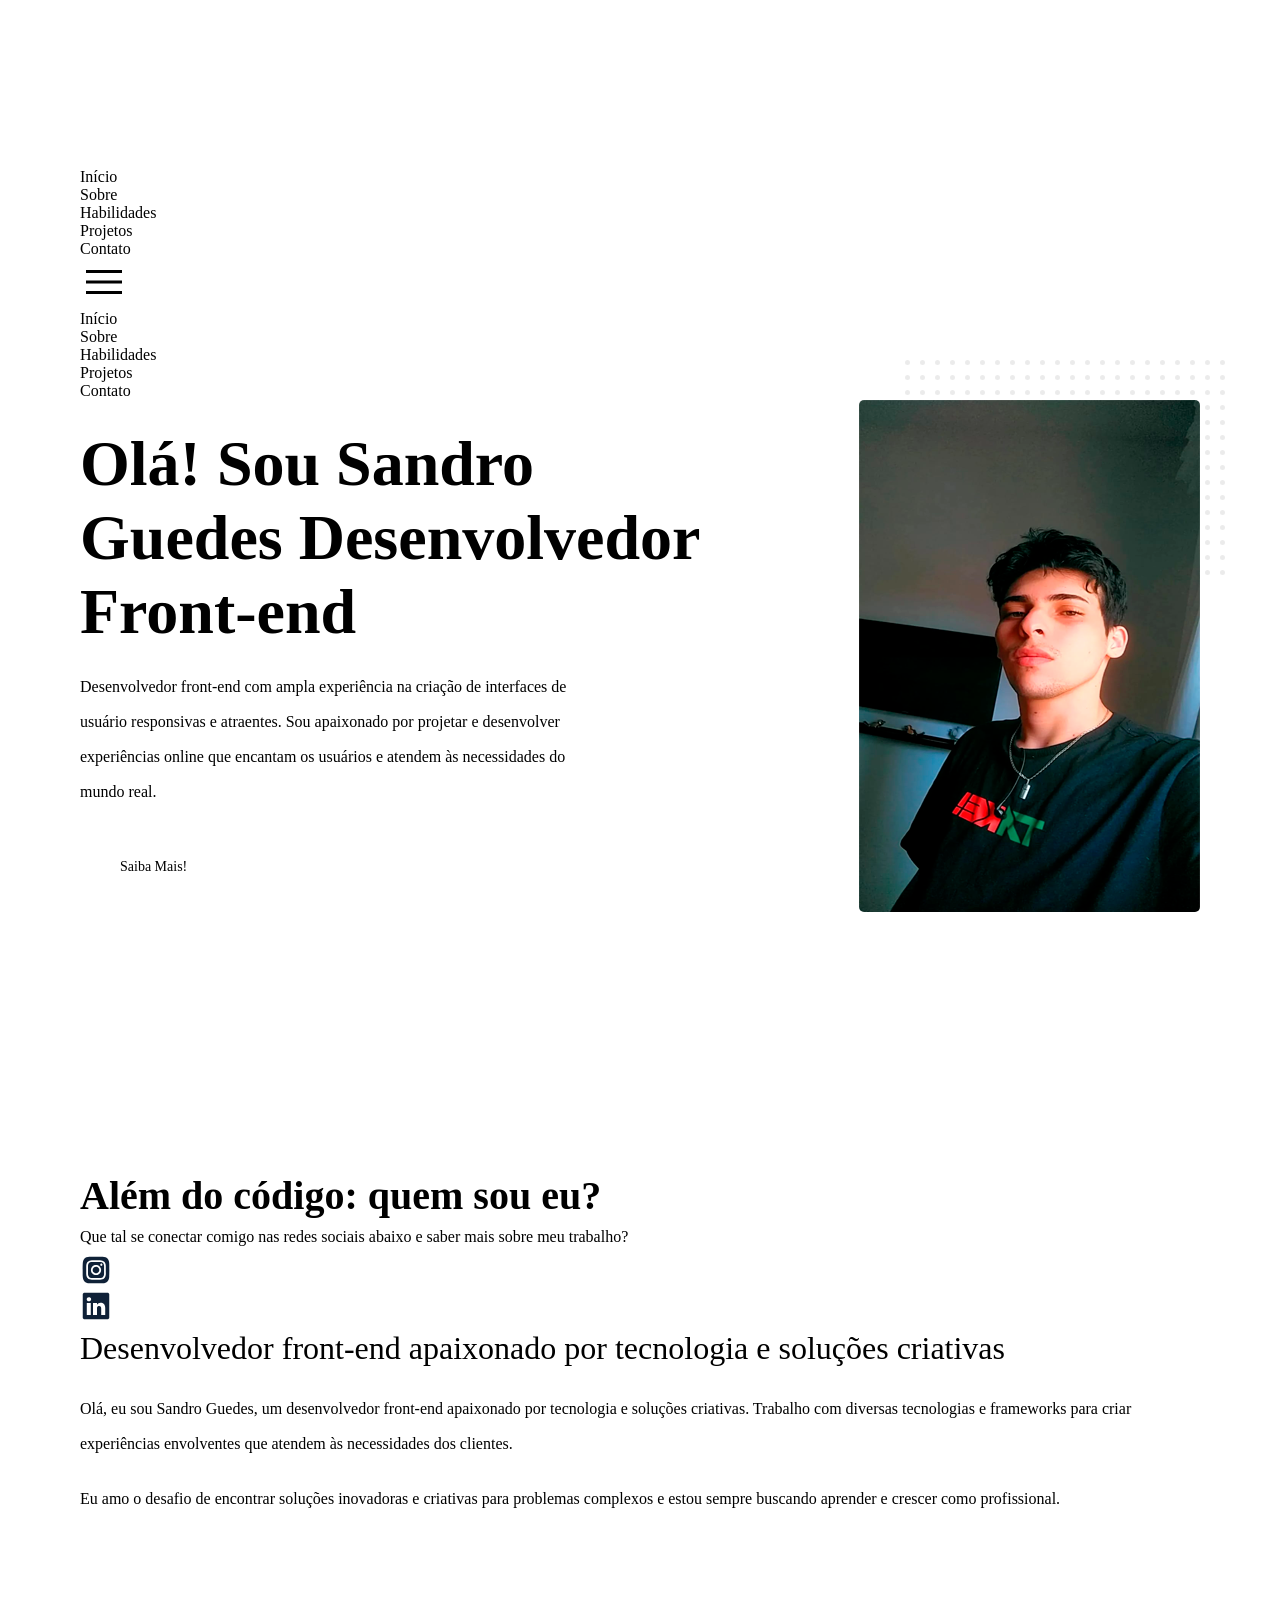
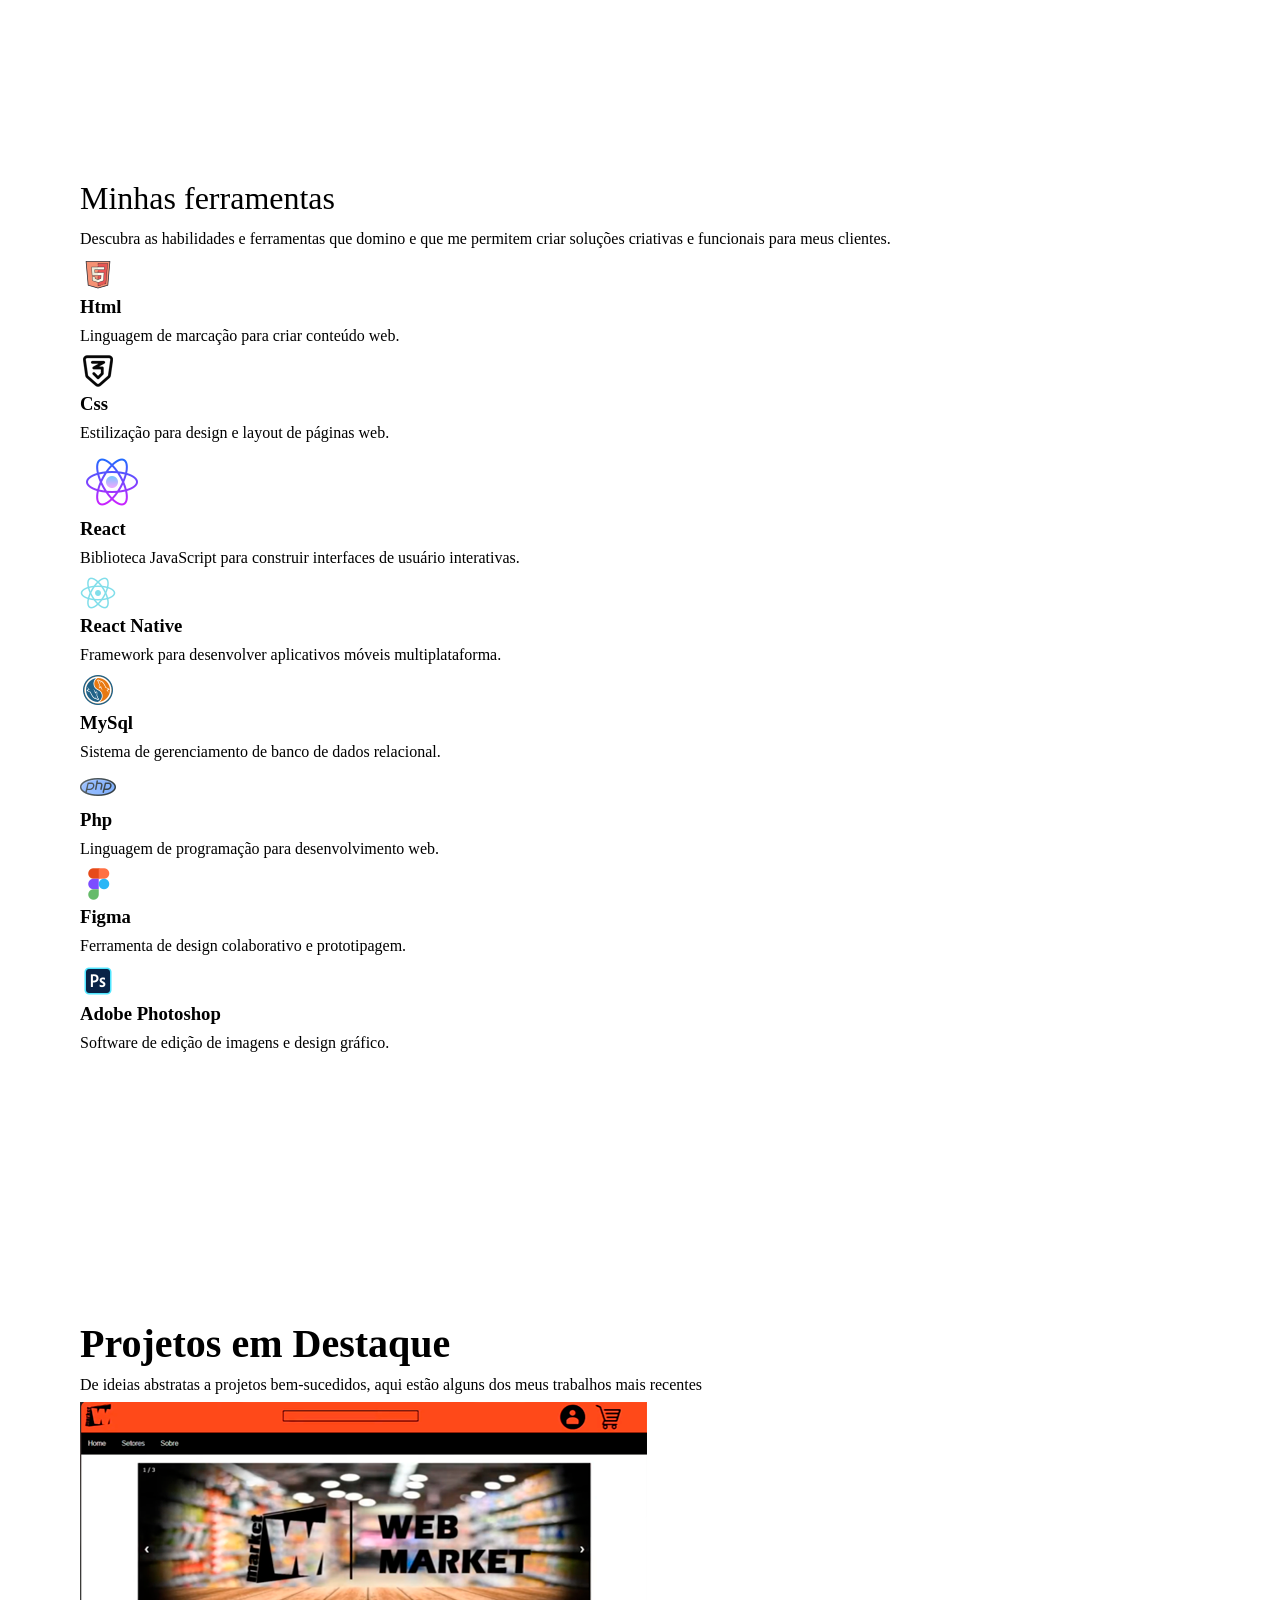
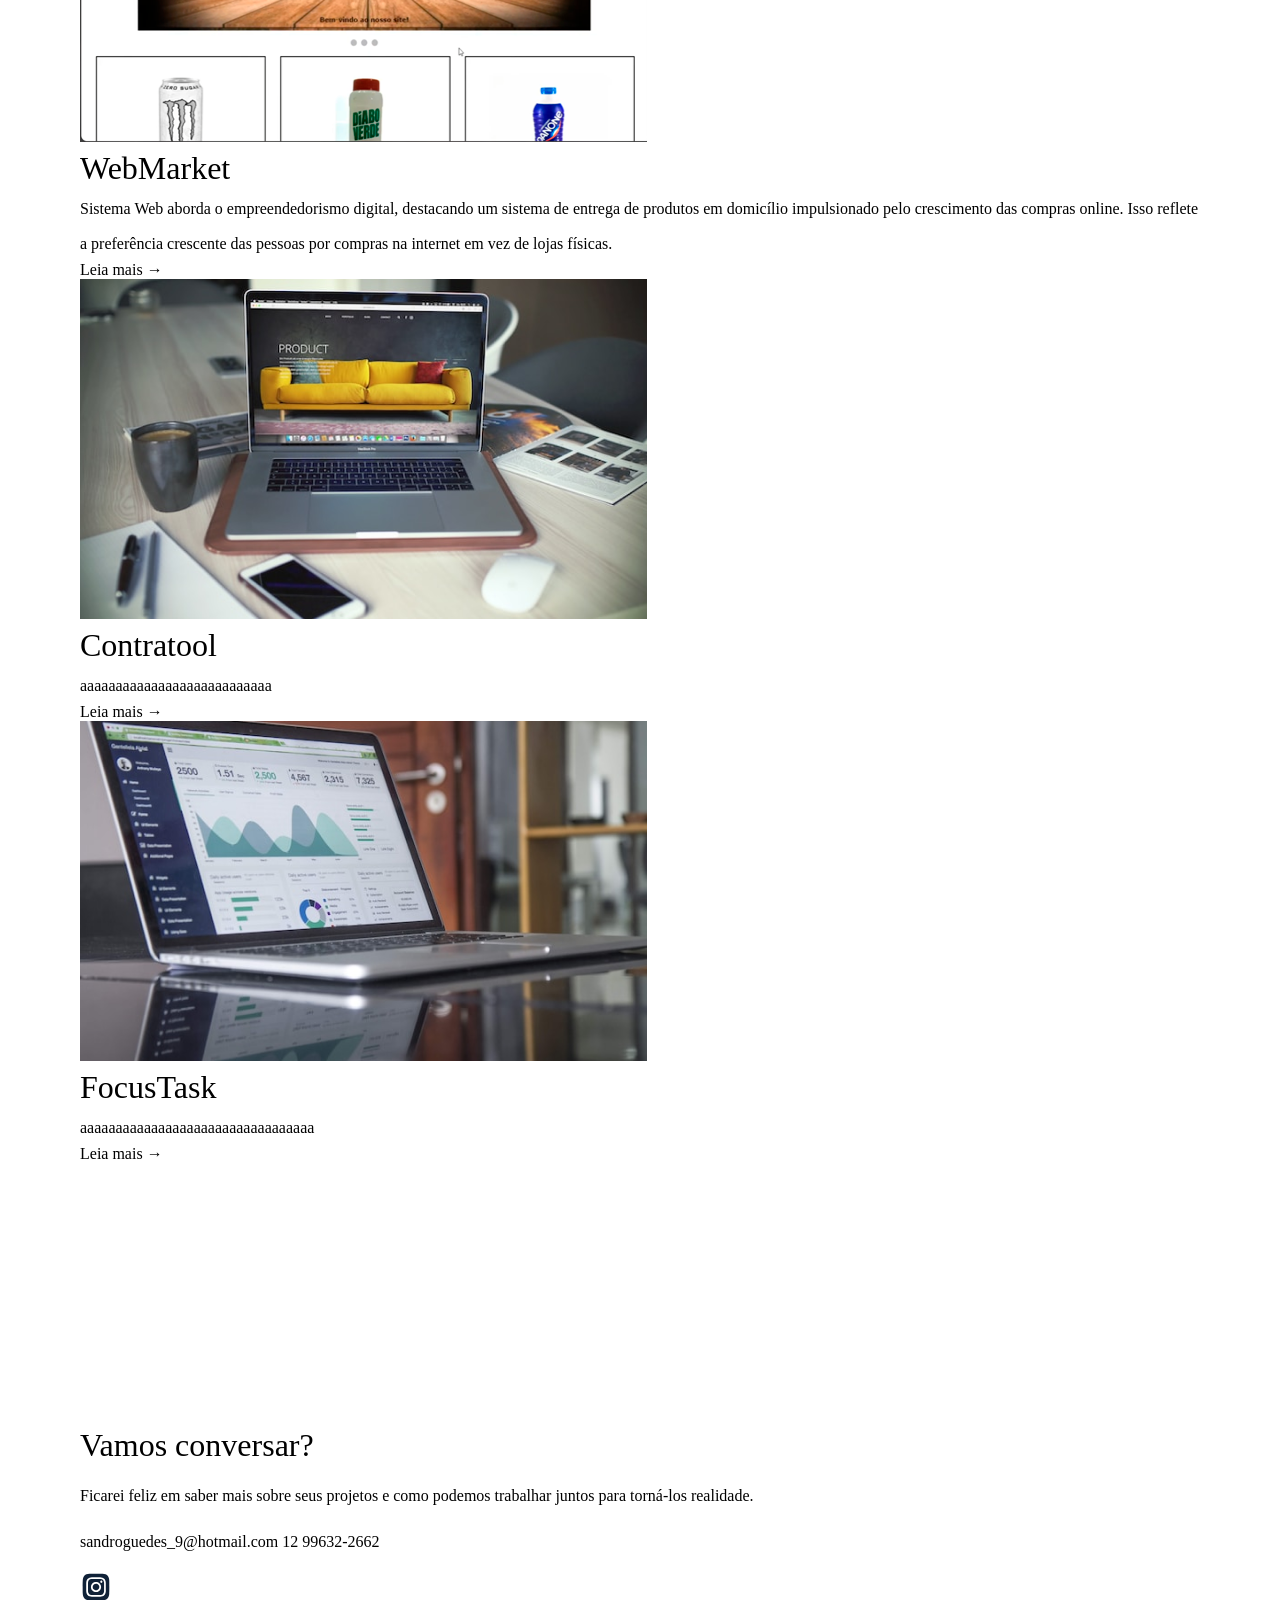
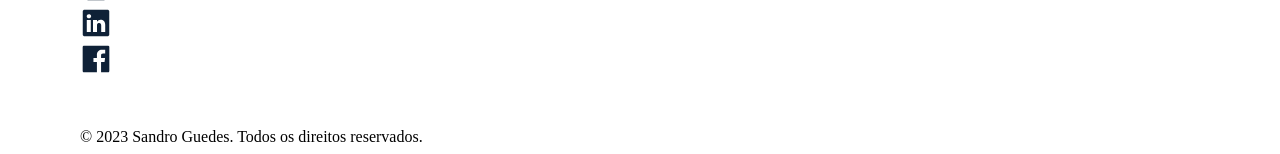
==== index.html @ 050fabb0 "target="_blank"" ====
<!DOCTYPE html>
<html lang="pt-BR">
  <head>
    <!-- Meta tags -->
    <meta charset="UTF-8" />
    <meta http-equiv="X-UA-Compatible" content="IE=edge" />
    <meta name="viewport" content="width=device-width, initial-scale=1.0" />
    <!-- title -->
    <title>Sandro Guedes</title>
    <!-- CSS -->
    <link rel="stylesheet" href="css/extends.css" />
    <!-- Fonts -->
    <link rel="preconnect" href="https://fonts.googleapis.com" />
    <link rel="preconnect" href="https://fonts.gstatic.com" crossorigin />
    <link
      href="https://fonts.googleapis.com/css2?family=DM+Sans:wght@400;500;700&display=swap"
      rel="stylesheet"
    />
  </head>
  <body>
    <!-- navbar -->
    <nav class="navbar">
      <div class="navbar__content max-width mb-0">
        <a href="/">
          <img src="assets/logo.svg" alt="" />
        </a>
        <ul class="navbar__links">
          <li><a href="#header">Início</a></li>
          <li><a href="#about">Sobre</a></li>
          <li><a href="#skills">Habilidades</a></li>
          <li><a href="#projects">Projetos</a></li>
          <li><a href="#footer">Contato</a></li>
        </ul>
        <div class="navbar__mobile">
          <img src="assets/menu.svg" alt="menu" class="burguer" />
          <ul class="mobile__links">
            <li><a href="#header">Início</a></li>
            <li><a href="#about">Sobre</a></li>
            <li><a href="#skills">Habilidades</a></li>
            <li><a href="#projects">Projetos</a></li>
            <li><a href="#footer">Contato</a></li>
          </ul>
        </div>
      </div>
    </nav>

    <!-- header -->
    <header id="header" class="max-width">
      <div class="header__left">
        <h1>Olá! Sou Sandro Guedes Desenvolvedor Front-end</h1>
        <p>
          Desenvolvedor front-end com ampla experiência na criação 
          de interfaces de usuário responsivas e atraentes. Sou 
          apaixonado por projetar e desenvolver experiências 
          online que encantam 
          os usuários e atendem às necessidades do mundo real.
        </p>
        <a href="#about" class="btn btn-primary">Saiba Mais!</a>
      </div>
      <div class="header__right">
        <div class="header__image">
          <img src="assets/sandro.png" alt="Sandro" class="Sandro" />
          <img src="assets/abstract.svg" alt="background" class="background" />
        </div>
      </div>
    </header>

    <!-- Sobre -->
    <section id="about" class="about max-width">
      <div class="about__left">
        <h2 class="secondary-title">Além do código: quem sou eu?</h2>
        <p>
          Que tal se conectar comigo nas redes sociais abaixo e saber mais sobre
          meu trabalho?
        </p>
        <ul>
          <li>
            <a href="https://www.instagram.com/sandrohenr1/" target="_blank"><img src="assets/instagram.svg" alt="Instagram" /></a>
          </li>
          <li>
            <a href="https://www.linkedin.com/in/sandro-guedes-567302214/" target="_blank"><img src="assets/linkedin.svg" alt="Linkedin"  /></a>
          </li>

        </ul>
      </div>
      <div class="about__right">
        <h3 class="tertiary-title mb-m">
          Desenvolvedor front-end apaixonado por tecnologia e soluções criativas
        </h3>
        <p>
          Olá, eu sou Sandro Guedes, um desenvolvedor front-end apaixonado
           por tecnologia e soluções criativas. Trabalho com diversas tecnologias
            e frameworks para criar experiências envolventes que atendem às necessidades dos clientes.
        </p>
        <p>
          Eu amo o desafio de encontrar soluções inovadoras e criativas para
          problemas complexos e estou sempre buscando aprender e crescer como
          profissional.
        </p>
      </div>
    </section>

    <!-- habilidades -->
    <section id="skills" class="skills">
      <div class="skills__content max-width">
        <h2 class="tertiary-title">Minhas ferramentas</h2>
        <p class="description">
          Descubra as habilidades e ferramentas que domino e que me permitem
          criar soluções criativas e funcionais para meus clientes.
        </p>
        <ul>
          <li class="skills__item">
            <div class="image-container">
              <img src="assets/html.png" alt="Desenvolvimento Web" />
            </div>
            <h3>Html</h3>
            <p>
              Linguagem de marcação para criar conteúdo web.
            </p>
          </li>
          <li class="skills__item">
            <div class="image-container">
              <img src="assets/Css.png" alt="Web Design" />
            </div>
            <h3>Css</h3>
            <p>
              Estilização para design e layout de páginas web.
            </p>
          </li>
          <li class="skills__item">
            <div class="image-container">
              <img src="assets/react.png" alt="UX/UI Design" />
            </div>
            <h3>React</h3>
            <p>
              Biblioteca JavaScript para construir interfaces de usuário interativas.
            </p>
          </li>
          <li class="skills__item">
            <div class="image-container">
              <img src="assets/native.png" alt="Gerenciamentos de versões" />
            </div>
            <h3>React Native</h3>
            <p>
              Framework para desenvolver aplicativos móveis multiplataforma.
            </p>
          </li>
          <li class="skills__item">
            <div class="image-container">
              <img src="assets/icons8-mysql-36.png" alt="Gerenciamentos de versões" />
            </div>
            <h3>MySql</h3>
            <p>
              Sistema de gerenciamento de banco de dados relacional.
            </p>
          </li>
          <li class="skills__item">
            <div class="image-container">
              <img src="assets/icons8-php-36.png" alt="Gerenciamentos de versões" />
            </div>
            <h3>Php</h3>
            <p>
              Linguagem de programação para desenvolvimento web.
            </p>
          </li>
          <li class="skills__item">
            <div class="image-container">
              <img src="assets/icons8-figma-36.png" alt="Gerenciamentos de versões" />
            </div>
            <h3>Figma</h3>
            <p>
              Ferramenta de design colaborativo e prototipagem.
            </p>
          </li>
          <li class="skills__item">
            <div class="image-container">
              <img src="assets/icons8-photoshop-36.png" alt="Gerenciamentos de versões" />
            </div>
            <h3>Adobe Photoshop</h3>
            <p>
              Software de edição de imagens e design gráfico.
            </p>
          </li>
        </ul>
      </div>
    </section>

    <!-- Projetos -->
    <section id="projects" class="projects max-width">
      <div class="projects__content">
        <h2 class="secondary-title">Projetos em Destaque</h2>
        <p>
          De ideias abstratas a projetos bem-sucedidos, aqui estão alguns dos
          meus trabalhos mais recentes
        </p>
      </div>
      <ul>
        <li>
          <div class="image">
            <img src="assets/wm.png" alt="Gerenciamento de tarefas" />
          </div>
          <div class="projects__info">
            <h3 class="tertiary-title">
              WebMarket
            </h3>
            <p>
              Sistema Web aborda o empreendedorismo digital, destacando um sistema de entrega de
               produtos em domicílio impulsionado pelo crescimento das compras online. 
               Isso reflete a preferência crescente das pessoas por compras na internet em vez 
               de lojas físicas.
            </p>
            <a href="#">Leia mais &rarr;</a>
          </div>
        </li>
        <li class="projects__reversed-list">
          <div class="image">
            <img src="assets/ecommerce.png" alt="ecommerce" />
          </div>
          <div class="projects__info">
            <h3 class="tertiary-title">
              Contratool
            </h3>
            <p>
              aaaaaaaaaaaaaaaaaaaaaaaaaaa
            </p>
            <a href="#">Leia mais &rarr;</a>
          </div>
        </li>
        <li>
          <div class="image">
            <img src="assets/delivery.png" alt="delivery" />
          </div>
          <div class="projects__info">
            <h3 class="tertiary-title">
              FocusTask
            </h3>
            <p>
              aaaaaaaaaaaaaaaaaaaaaaaaaaaaaaaaa
            </p>
            <a href="#">Leia mais &rarr;</a>
          </div>
        </li>
      </ul>
    </section>

    <!-- Footer -->
    <footer id="footer">
      <div class="footer__content max-width mb-0">
        <h2 class="tertiary-title mb-s">Vamos conversar?</h2>
        <p class="mb-m">
          Ficarei feliz em saber mais sobre seus projetos e como podemos
          trabalhar juntos para torná-los realidade.
        </p>
        <div class="footer__contact mb-m">
          <span class="mb-m">sandroguedes_9@hotmail.com</span>
          <span>12 99632-2662</span>
        </div>
        <ul class="mb-l">
          <li>
            <a href="#"><img src="assets/instagram.svg" alt="Instagram" /></a>
          </li>
          <li>
            <a href="#"><img src="assets/linkedin.svg" alt="Linkedin" /></a>
          </li>
          <li>
            <a href="#"><img src="assets/facebook.svg" alt="Facebook" /></a>
          </li>
        </ul>
        <p class="footer__copyright">
          © 2023 Sandro Guedes. Todos os direitos reservados.
        </p>
      </div>
    </footer>
    <!-- script -->
    <script src="scripts/index.js"></script>
  </body>
</html>
---- css/extends.css ----
@import './variables.css';
@import './globals.css';

@import './components/navbar.css';
@import './components/header.css';
@import './components/about.css';
@import './components/skills.css';
@import './components/projects.css';
@import './components/footer.css';
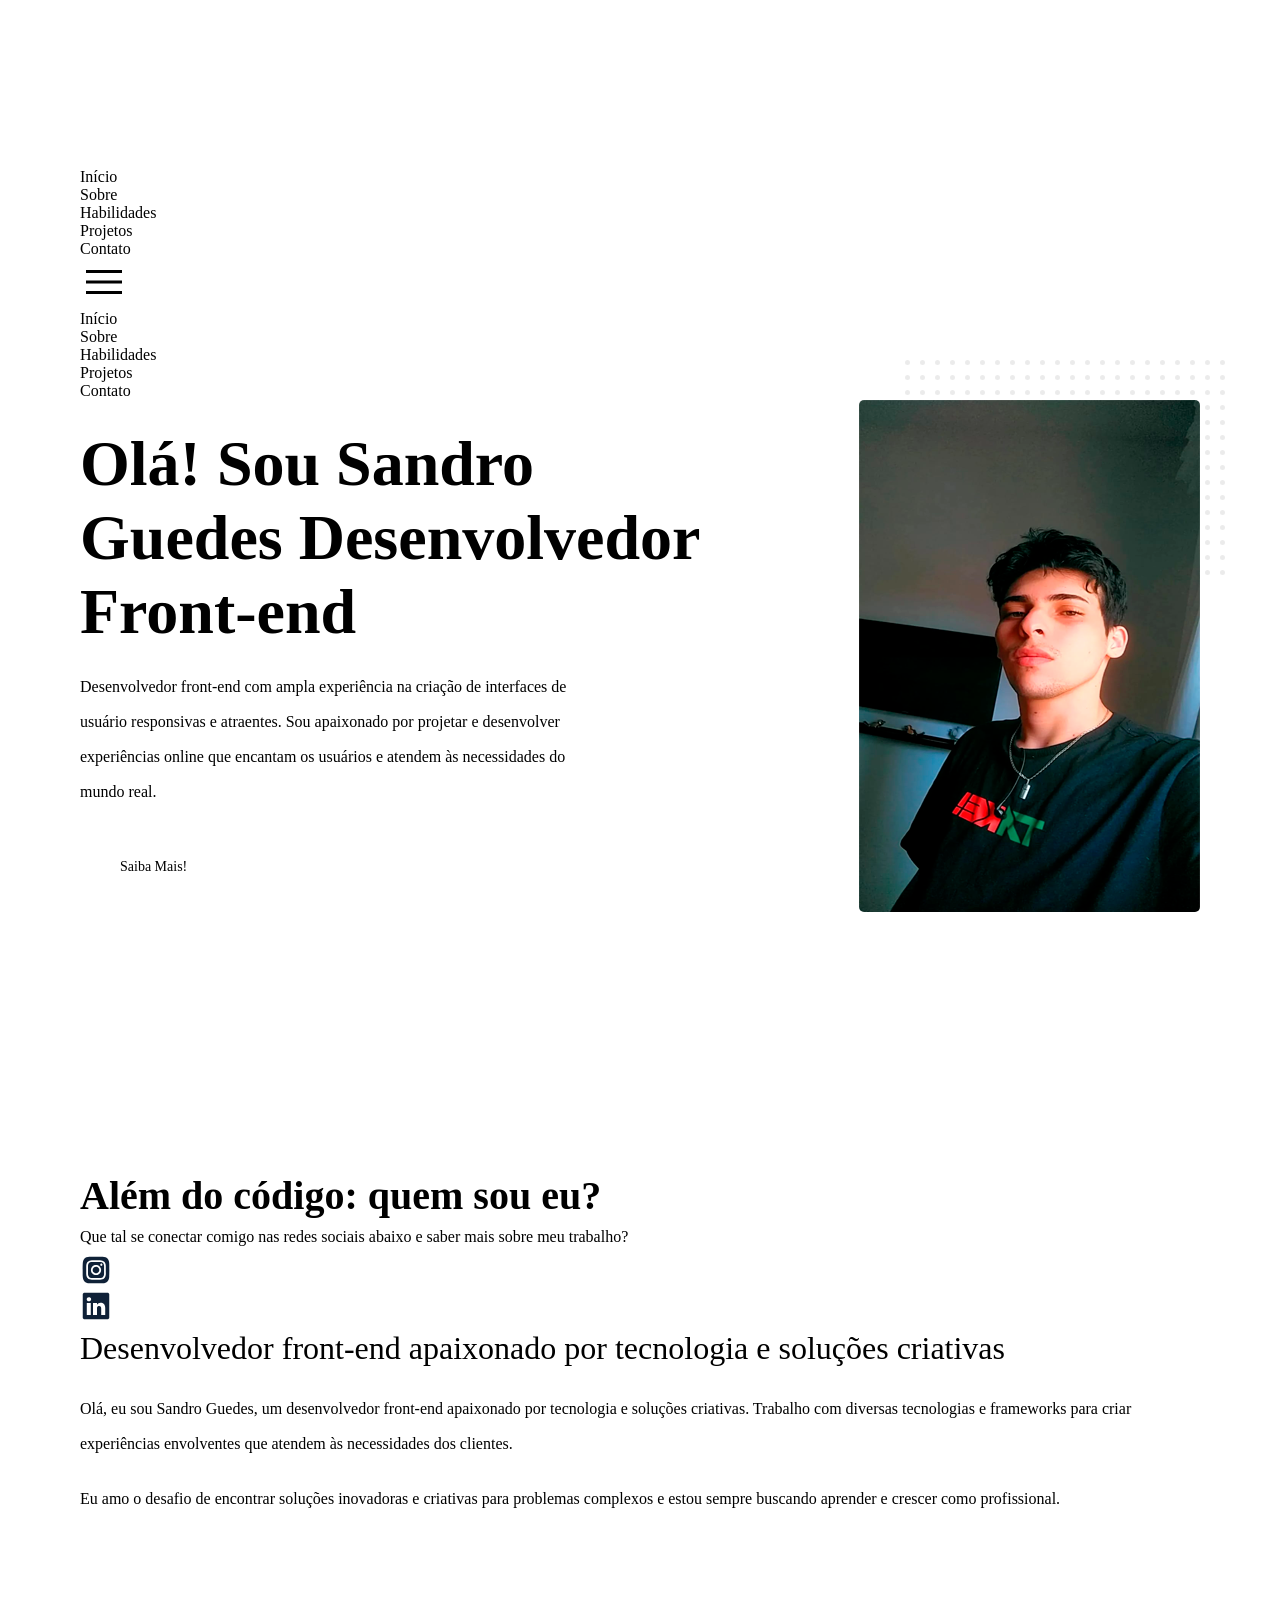
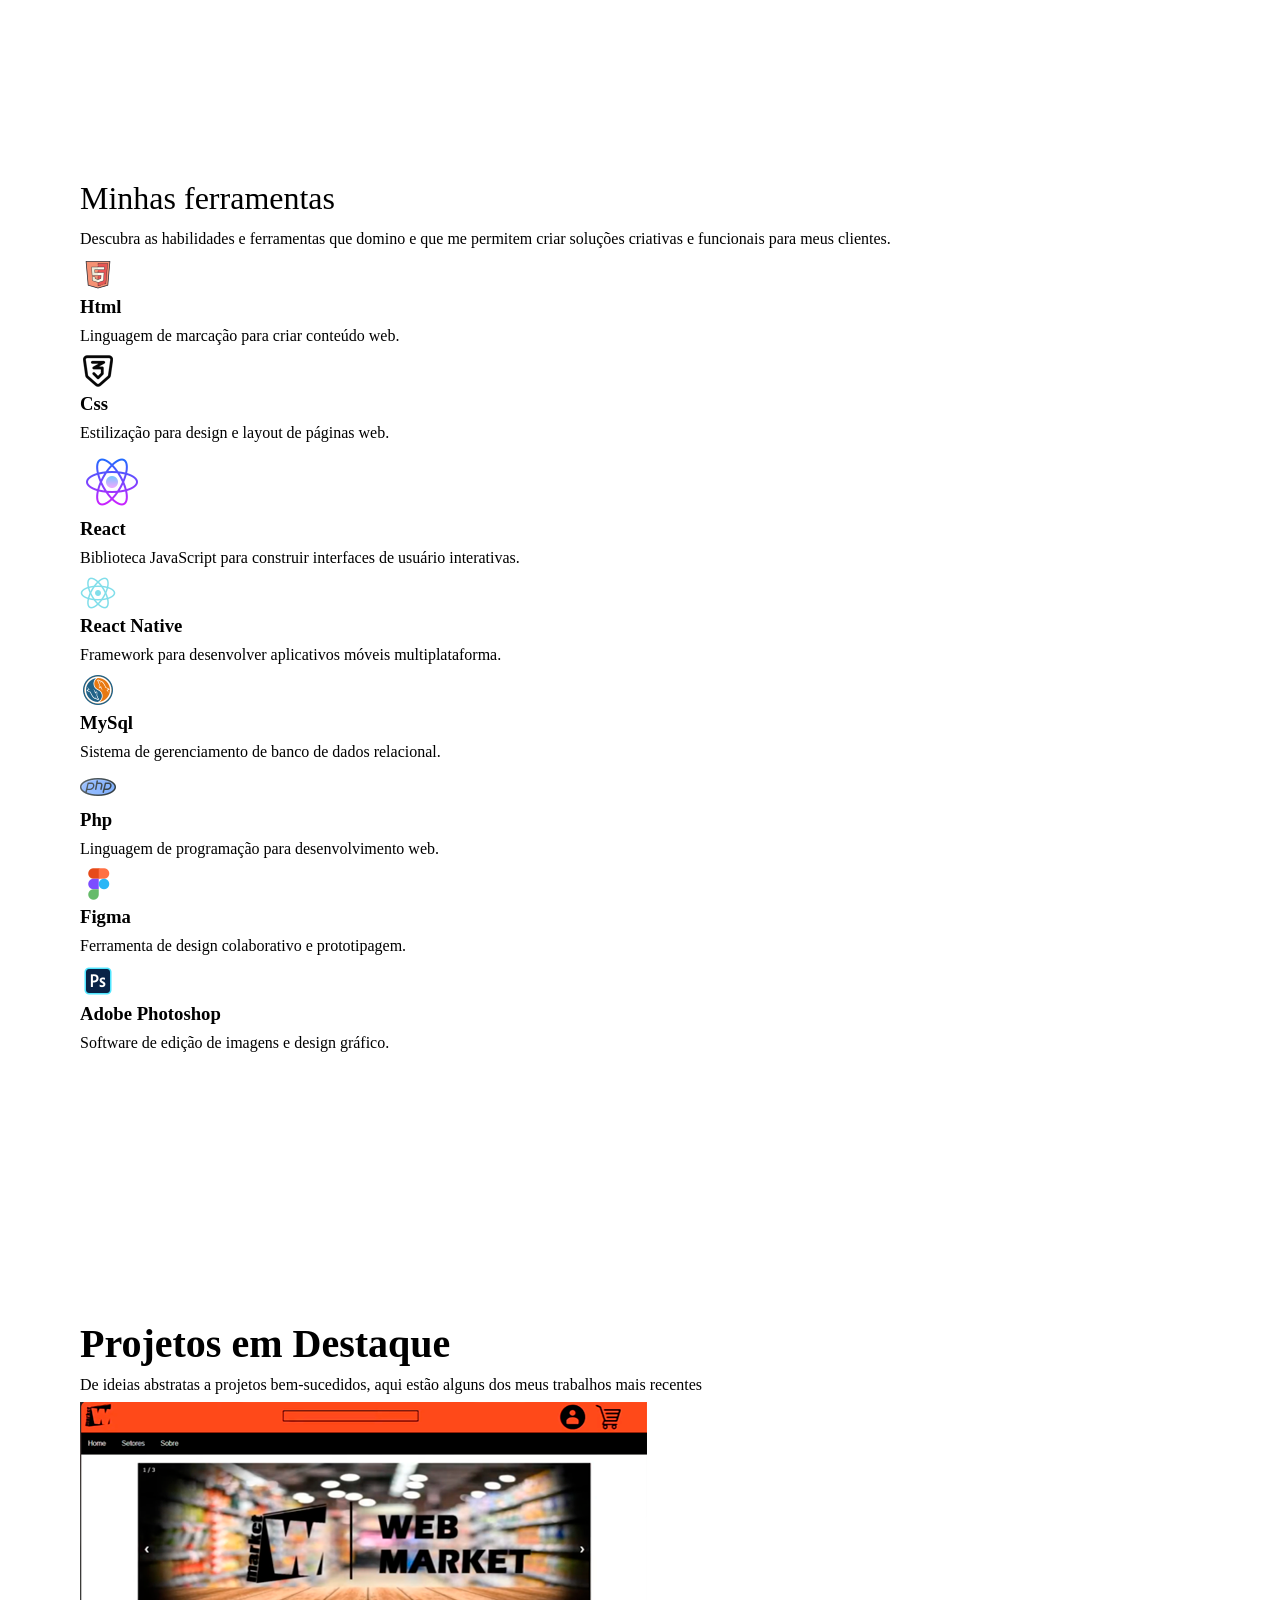
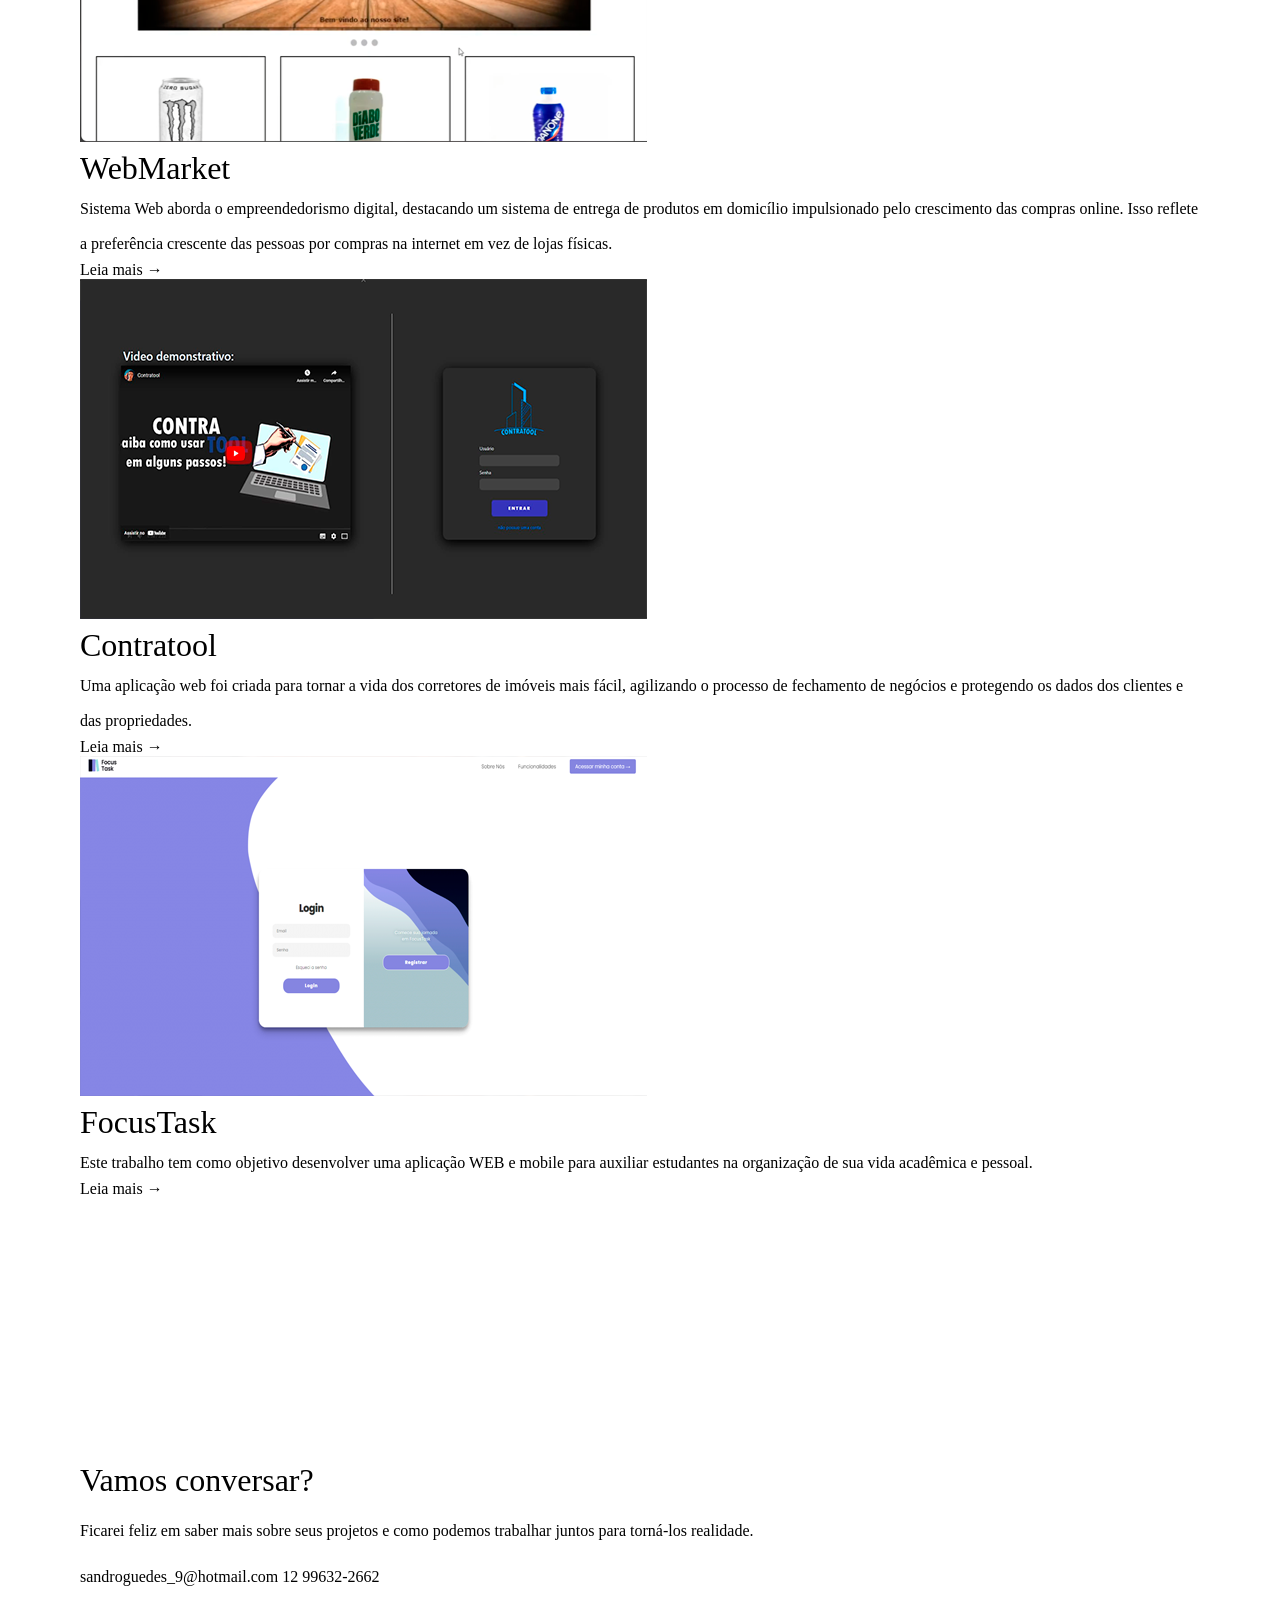
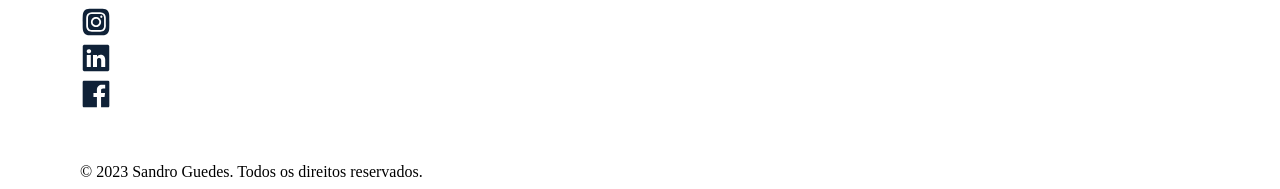
==== commit addd2aab: "new" ====
--- a/index.html
+++ b/index.html
@@ -209,35 +209,36 @@
                Isso reflete a preferência crescente das pessoas por compras na internet em vez 
                de lojas físicas.
             </p>
-            <a href="#">Leia mais &rarr;</a>
+            <a href="https://github.com/D3STEr01/WebMarket" target="_blank">Leia mais &rarr;</a>
           </div>
         </li>
         <li class="projects__reversed-list">
           <div class="image">
-            <img src="assets/ecommerce.png" alt="ecommerce" />
+            <img src="assets/contra.png" alt="ecommerce" />
           </div>
           <div class="projects__info">
             <h3 class="tertiary-title">
               Contratool
             </h3>
             <p>
-              aaaaaaaaaaaaaaaaaaaaaaaaaaa
-            </p>
-            <a href="#">Leia mais &rarr;</a>
+              Uma aplicação web foi criada para tornar a vida dos corretores de imóveis mais fácil, 
+              agilizando o processo de fechamento de negócios e protegendo os dados dos clientes e das propriedades.
+            </p>
+            <a href="https://github.com/D3STEr01/Contratool" target="_blank">Leia mais &rarr;</a>
           </div>
         </li>
         <li>
           <div class="image">
-            <img src="assets/delivery.png" alt="delivery" />
+            <img src="assets/fc.png" alt="delivery" />
           </div>
           <div class="projects__info">
             <h3 class="tertiary-title">
               FocusTask
             </h3>
             <p>
-              aaaaaaaaaaaaaaaaaaaaaaaaaaaaaaaaa
-            </p>
-            <a href="#">Leia mais &rarr;</a>
+              Este trabalho tem como objetivo desenvolver uma aplicação WEB e mobile para auxiliar estudantes na organização de sua vida acadêmica e pessoal.
+            </p>
+            <a href="https://github.com/lisaguiar/tcc" target="_blank">Leia mais &rarr;</a>
           </div>
         </li>
       </ul>
@@ -257,13 +258,13 @@
         </div>
         <ul class="mb-l">
           <li>
-            <a href="#"><img src="assets/instagram.svg" alt="Instagram" /></a>
-          </li>
-          <li>
-            <a href="#"><img src="assets/linkedin.svg" alt="Linkedin" /></a>
-          </li>
-          <li>
-            <a href="#"><img src="assets/facebook.svg" alt="Facebook" /></a>
+            <a href="#" target="_blank"><img src="assets/instagram.svg" alt="Instagram" /></a>
+          </li>
+          <li>
+            <a href="#" target="_blank"><img src="assets/linkedin.svg" alt="Linkedin" /></a>
+          </li>
+          <li>
+            <a href="#" target="_blank"><img src="assets/facebook.svg" alt="Facebook" /></a>
           </li>
         </ul>
         <p class="footer__copyright">
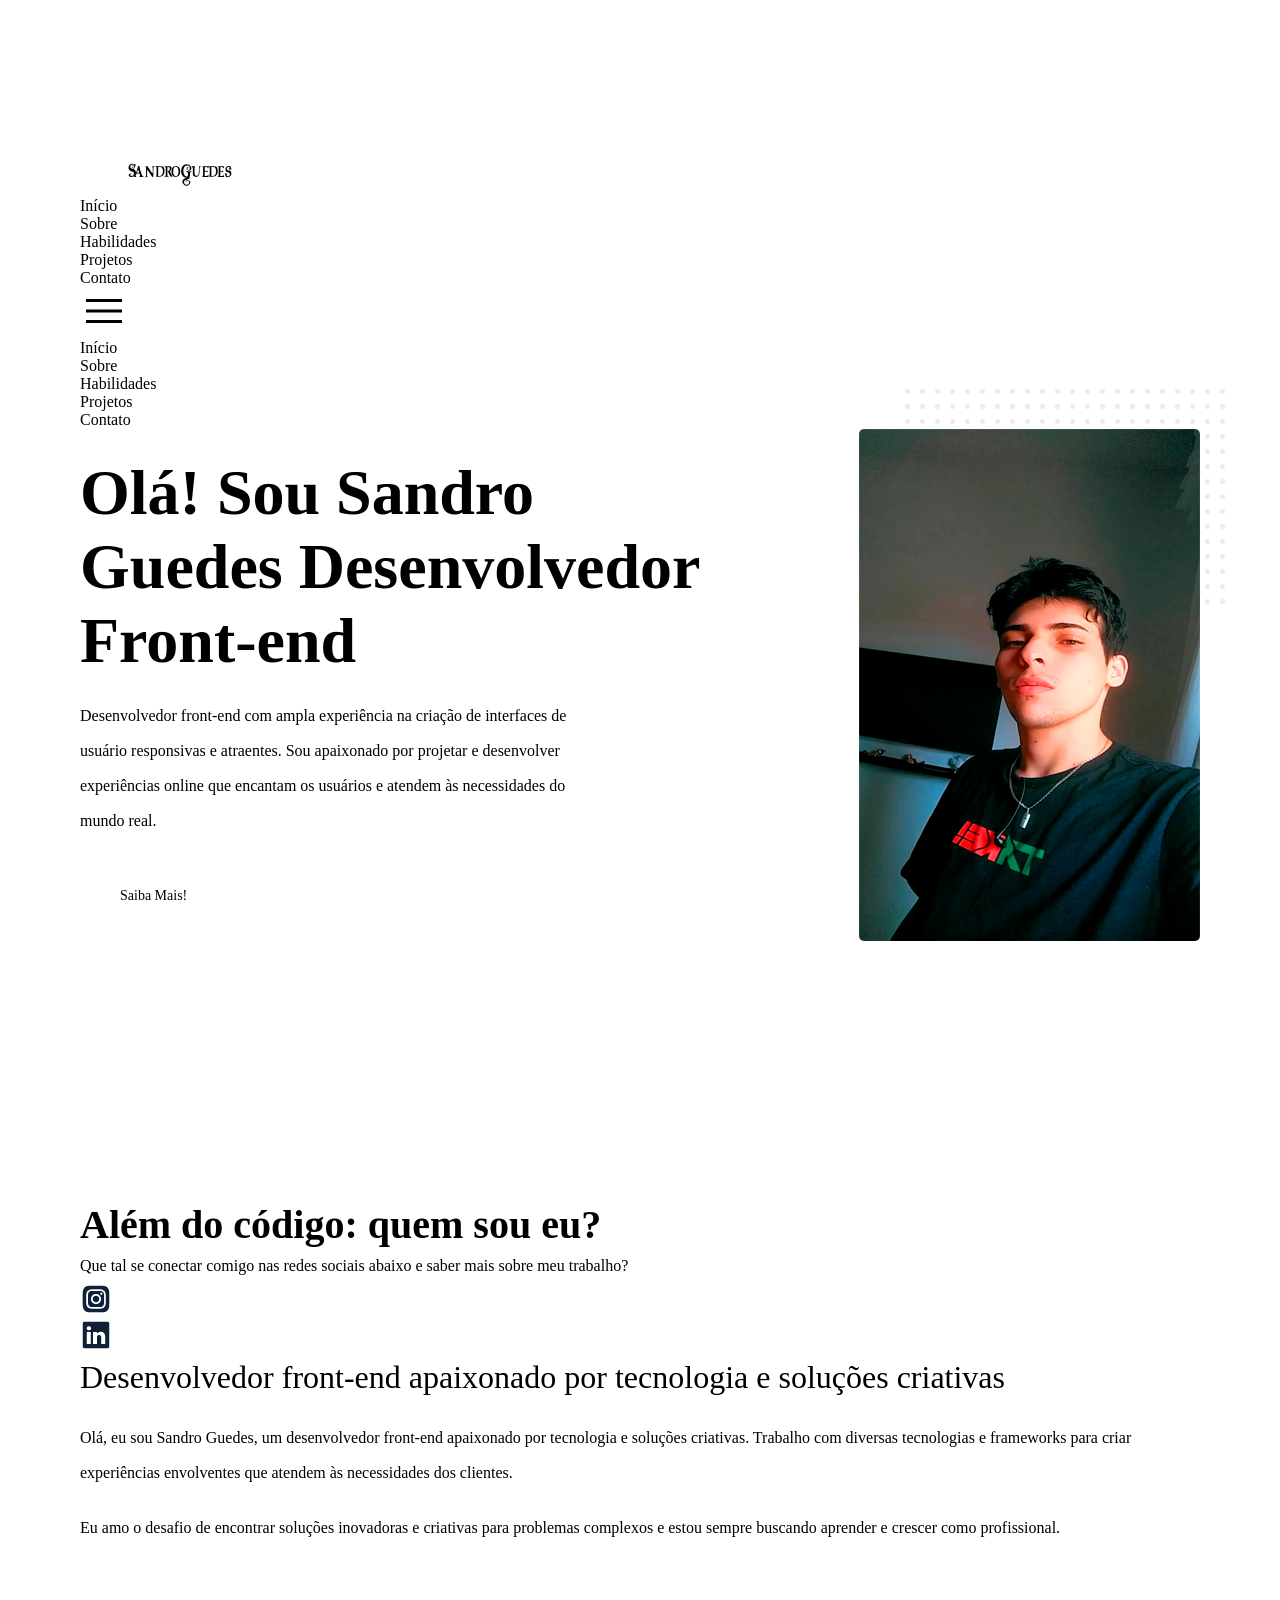
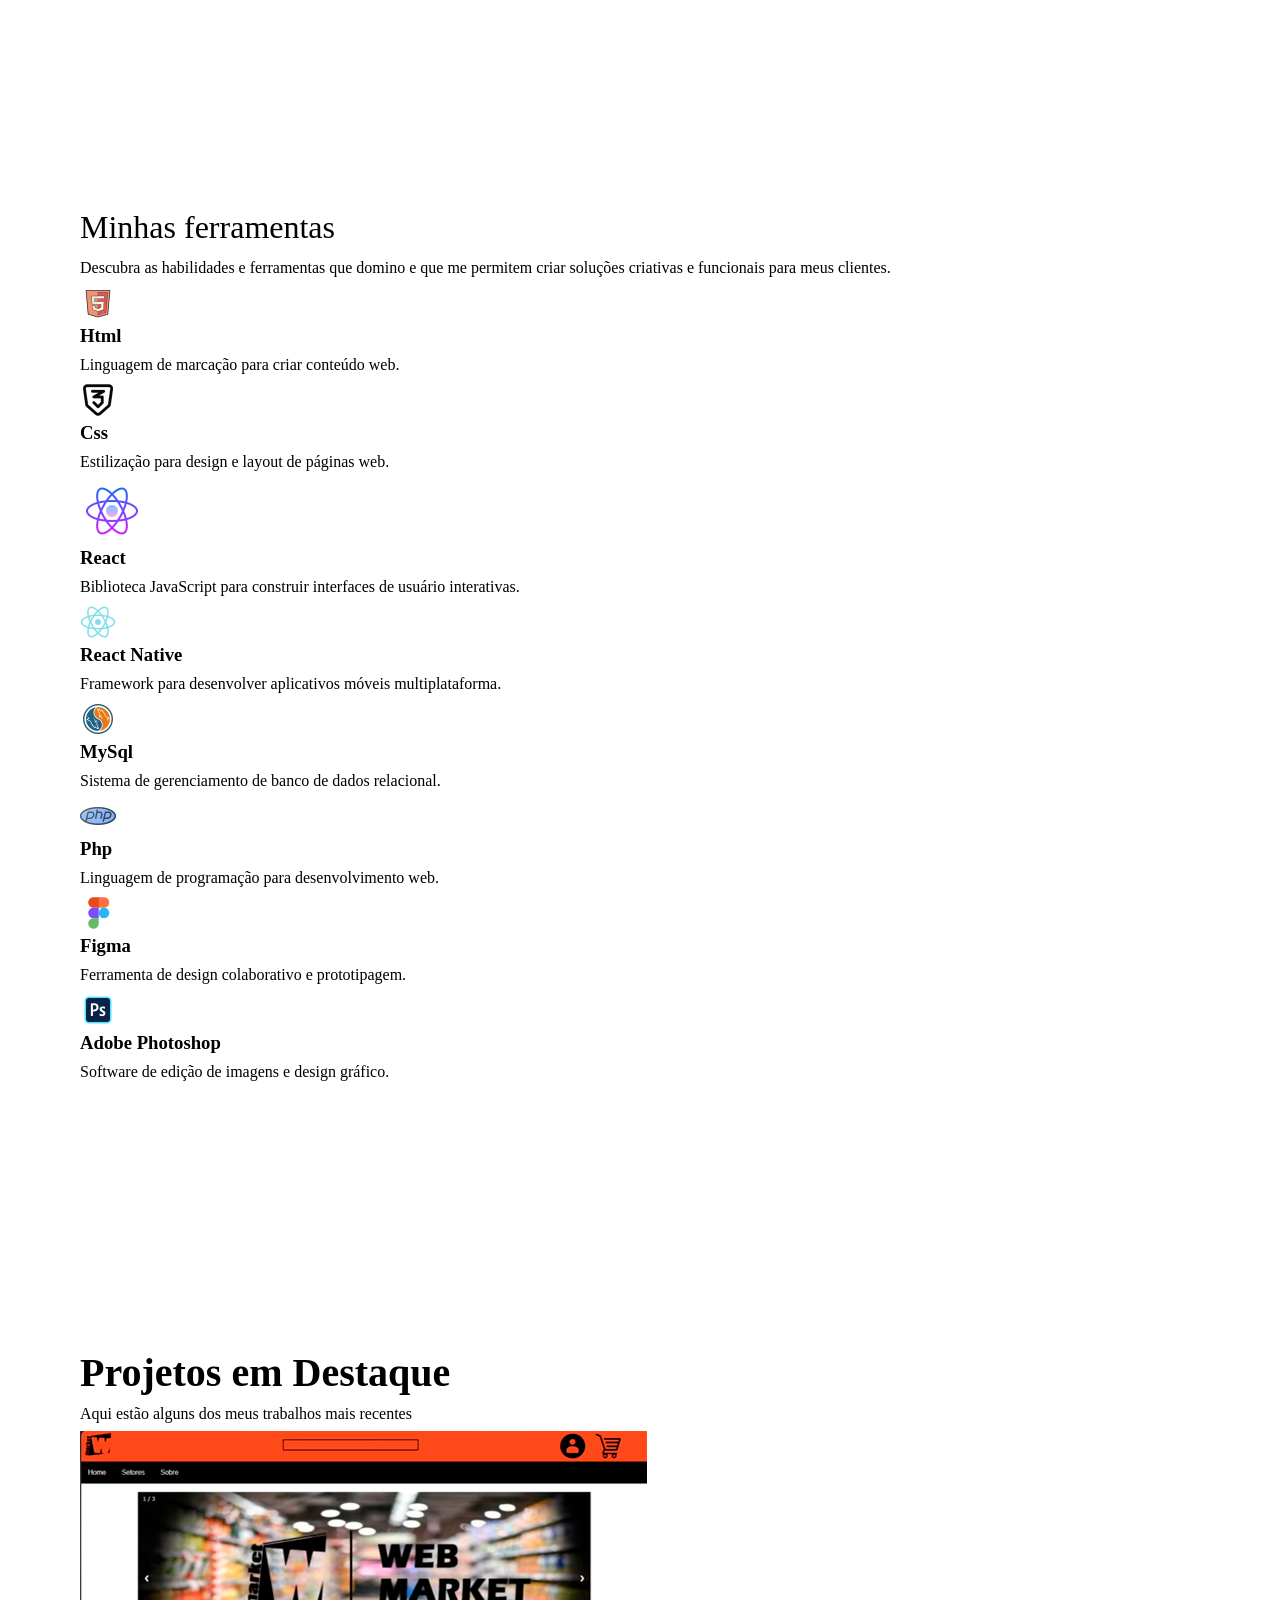
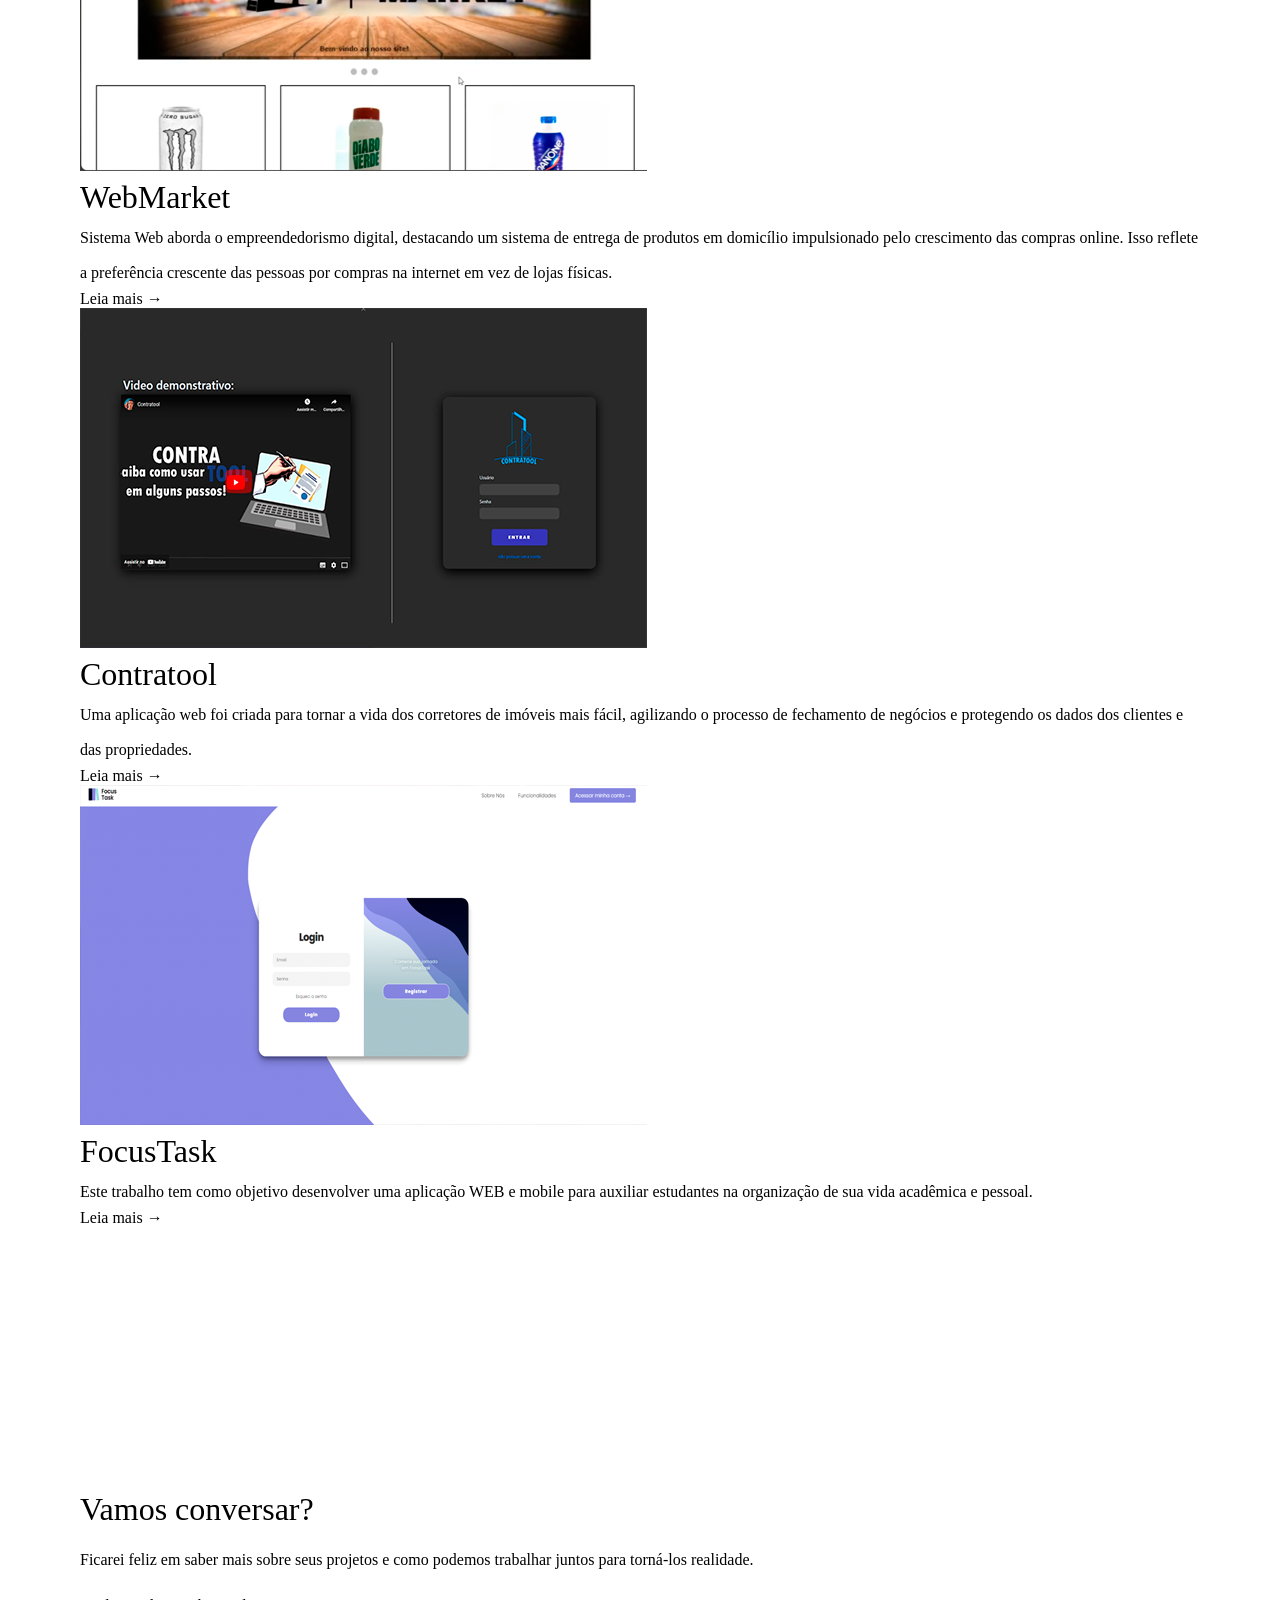
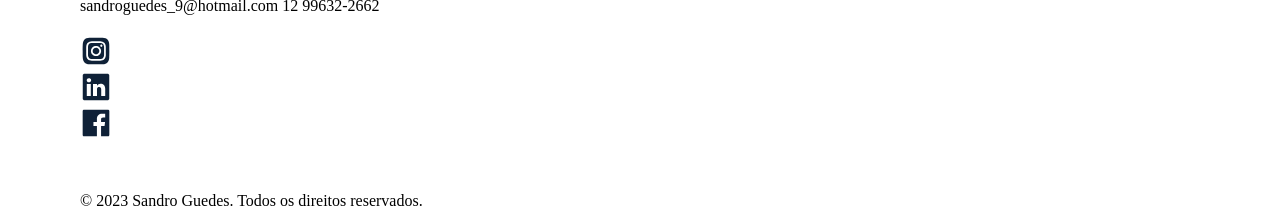
==== commit d960e550: "new" ====
--- a/index.html
+++ b/index.html
@@ -22,7 +22,7 @@
     <nav class="navbar">
       <div class="navbar__content max-width mb-0">
         <a href="/">
-          <img src="assets/logo.svg" alt="" />
+          <img src="assets/logo_nome.svg" alt="" />
         </a>
         <ul class="navbar__links">
           <li><a href="#header">Início</a></li>
@@ -190,7 +190,7 @@
       <div class="projects__content">
         <h2 class="secondary-title">Projetos em Destaque</h2>
         <p>
-          De ideias abstratas a projetos bem-sucedidos, aqui estão alguns dos
+           Aqui estão alguns dos
           meus trabalhos mais recentes
         </p>
       </div>
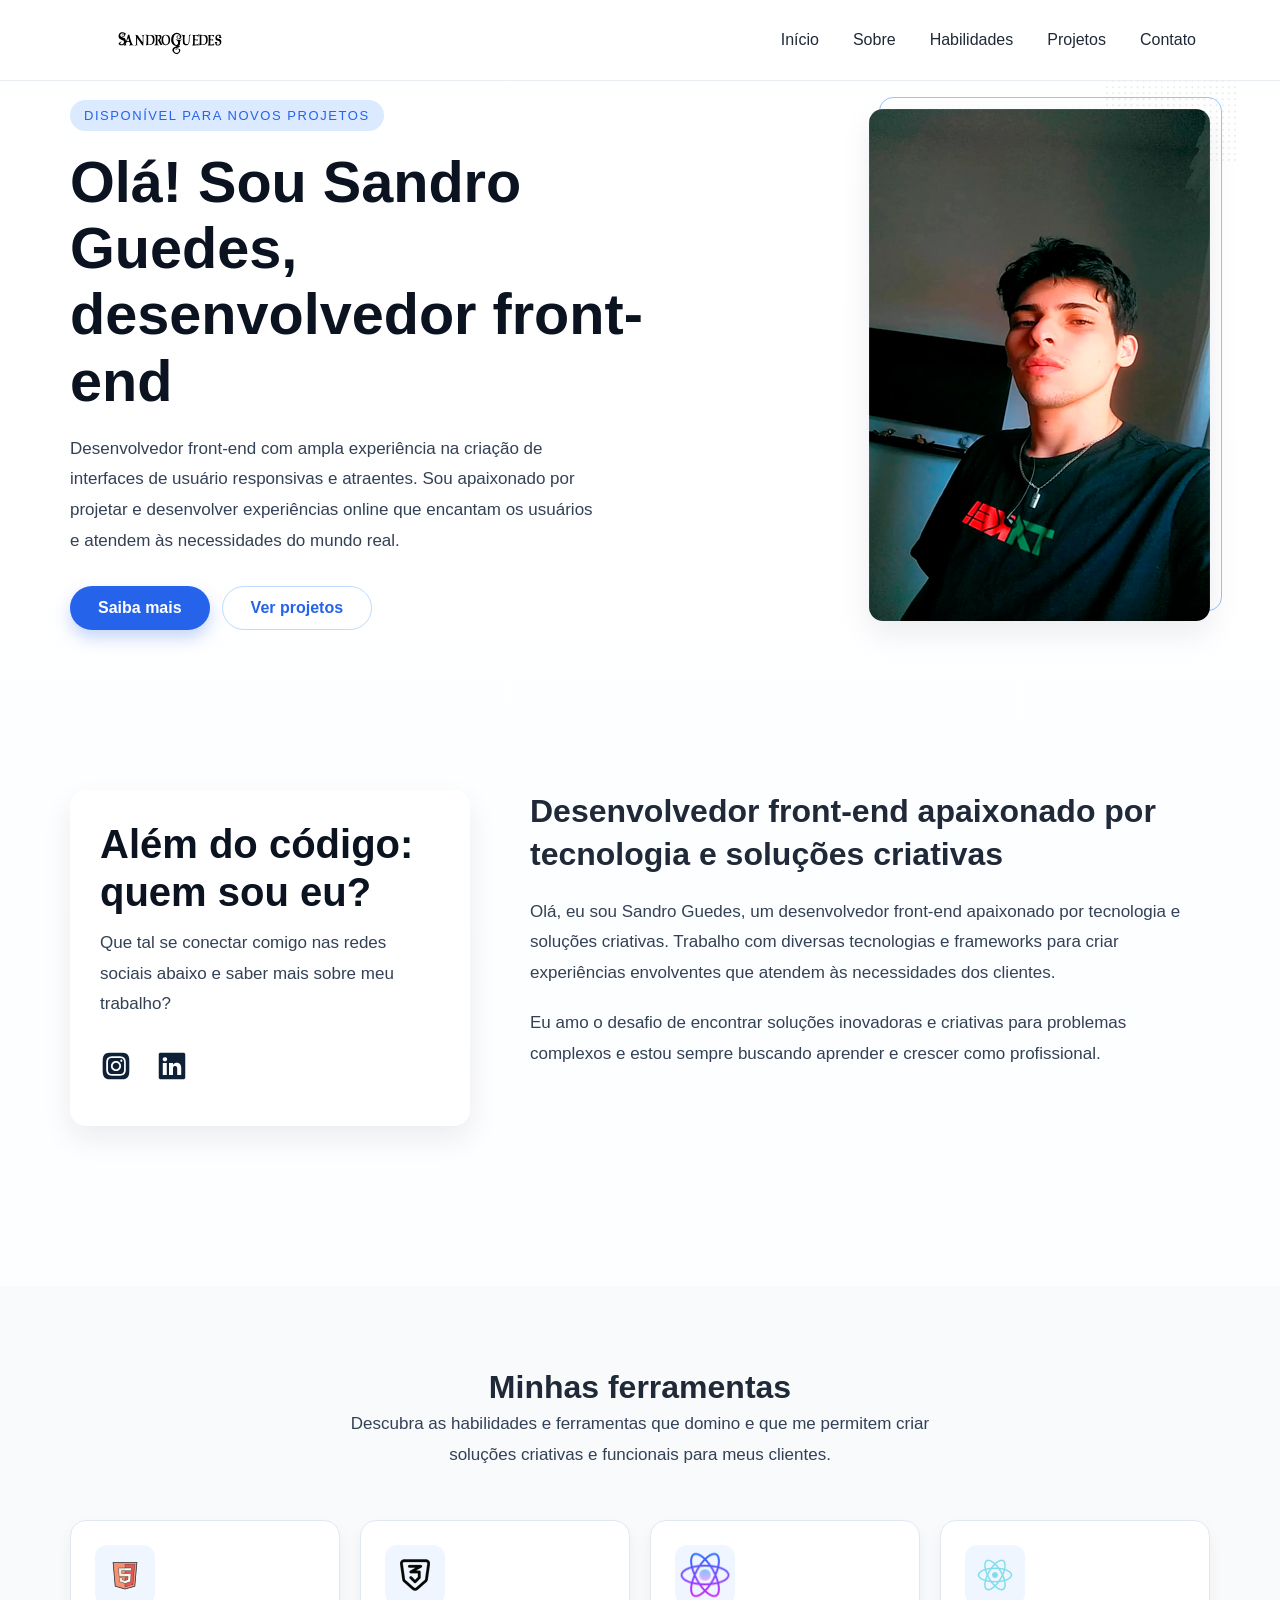
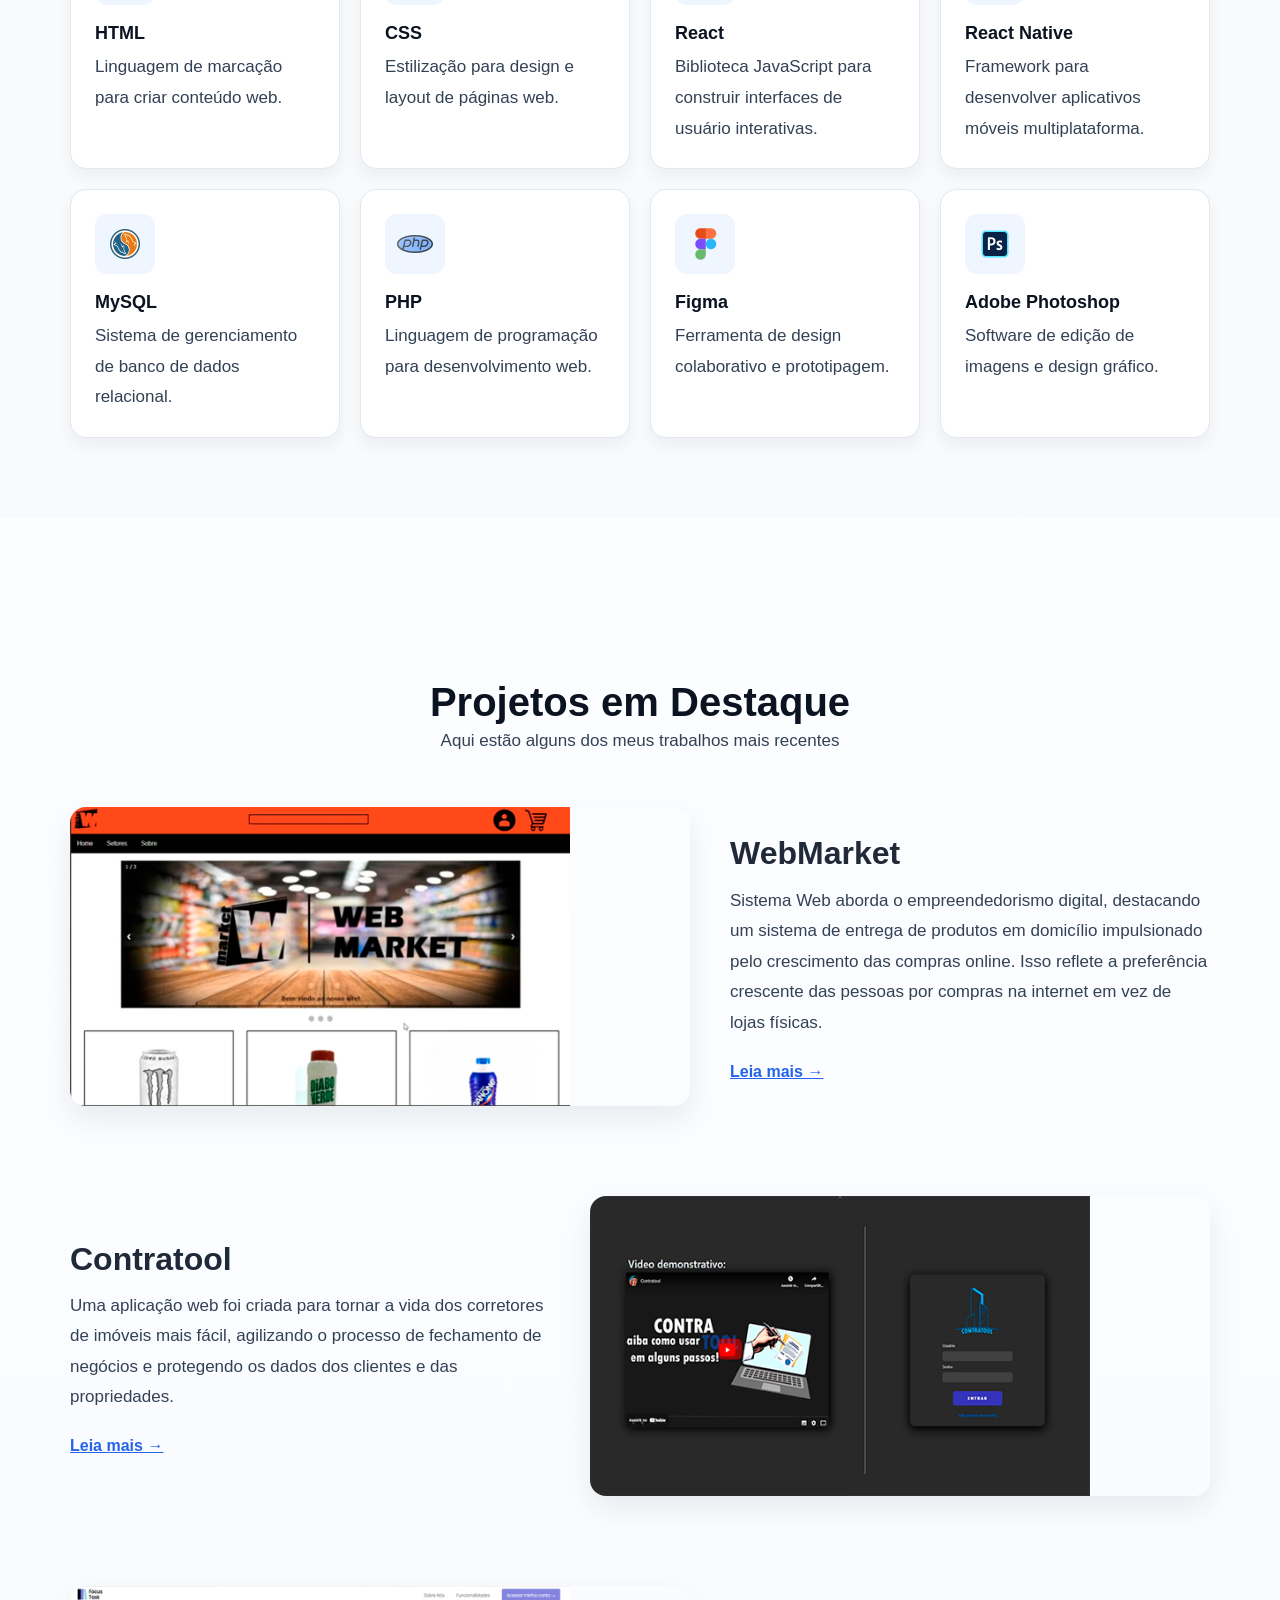
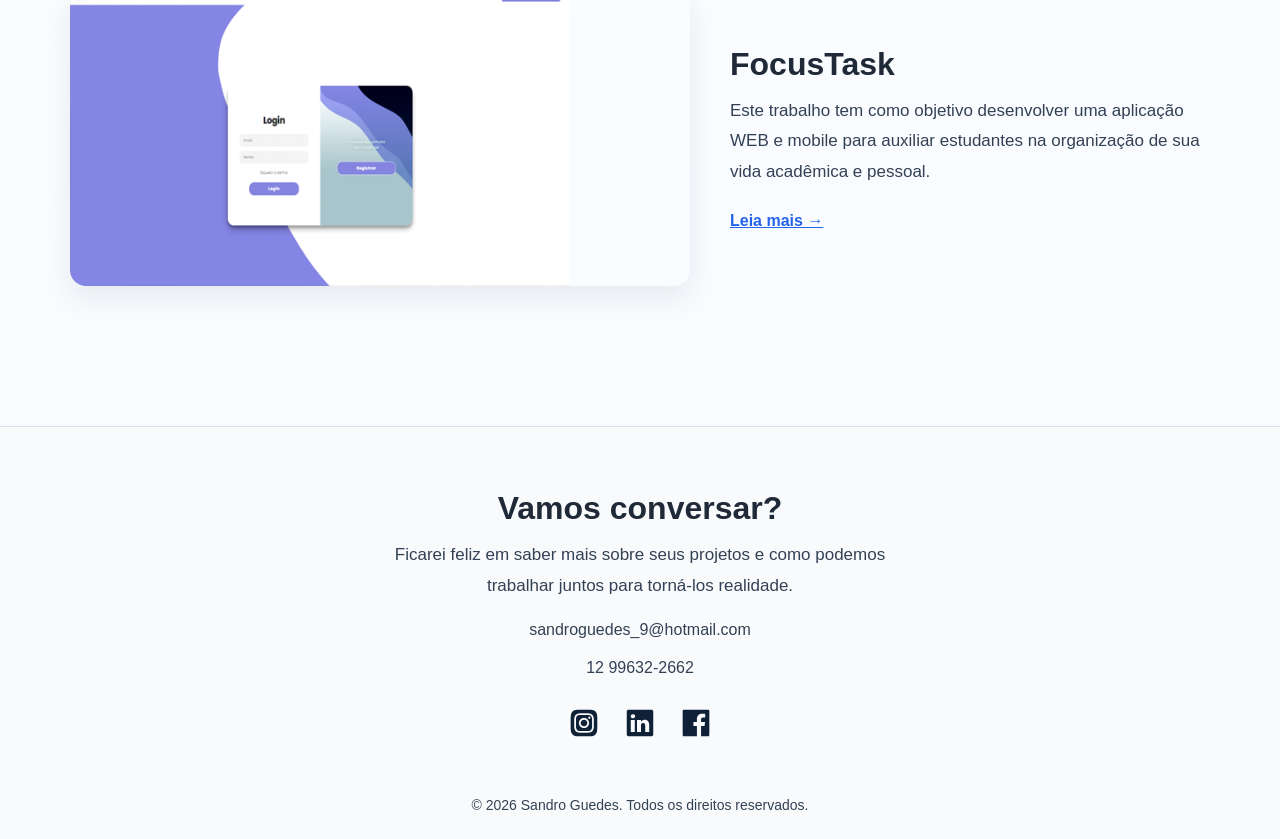
==== commit 29fa2cec: "fix: aprimora acessibilidade e navegação da UI" ====
--- a/index.html
+++ b/index.html
@@ -5,6 +5,10 @@
     <meta charset="UTF-8" />
     <meta http-equiv="X-UA-Compatible" content="IE=edge" />
     <meta name="viewport" content="width=device-width, initial-scale=1.0" />
+    <meta
+      name="description"
+      content="Portfólio de Sandro Guedes, desenvolvedor front-end com foco em interfaces modernas, responsivas e funcionais."
+    />
     <!-- title -->
     <title>Sandro Guedes</title>
     <!-- CSS -->
@@ -21,8 +25,8 @@
     <!-- navbar -->
     <nav class="navbar">
       <div class="navbar__content max-width mb-0">
-        <a href="/">
-          <img src="assets/logo_nome.svg" alt="" />
+        <a href="#header" aria-label="Voltar ao início">
+          <img src="assets/logo_nome.svg" alt="Logo Sandro Guedes" />
         </a>
         <ul class="navbar__links">
           <li><a href="#header">Início</a></li>
@@ -32,8 +36,10 @@
           <li><a href="#footer">Contato</a></li>
         </ul>
         <div class="navbar__mobile">
-          <img src="assets/menu.svg" alt="menu" class="burguer" />
-          <ul class="mobile__links">
+          <button class="burguer" aria-label="Abrir menu" aria-expanded="false" aria-controls="mobile-menu">
+            <img src="assets/menu.svg" alt="" aria-hidden="true" />
+          </button>
+          <ul class="mobile__links" id="mobile-menu">
             <li><a href="#header">Início</a></li>
             <li><a href="#about">Sobre</a></li>
             <li><a href="#skills">Habilidades</a></li>
@@ -47,7 +53,8 @@
     <!-- header -->
     <header id="header" class="max-width">
       <div class="header__left">
-        <h1>Olá! Sou Sandro Guedes Desenvolvedor Front-end</h1>
+        <span class="tag">Disponível para novos projetos</span>
+        <h1>Olá! Sou Sandro Guedes, desenvolvedor front-end</h1>
         <p>
           Desenvolvedor front-end com ampla experiência na criação 
           de interfaces de usuário responsivas e atraentes. Sou 
@@ -55,12 +62,15 @@
           online que encantam 
           os usuários e atendem às necessidades do mundo real.
         </p>
-        <a href="#about" class="btn btn-primary">Saiba Mais!</a>
+        <div class="header__cta">
+          <a href="#about" class="btn btn-primary">Saiba mais</a>
+          <a href="#projects" class="btn btn-secondary">Ver projetos</a>
+        </div>
       </div>
       <div class="header__right">
         <div class="header__image">
           <img src="assets/sandro.png" alt="Sandro" class="Sandro" />
-          <img src="assets/abstract.svg" alt="background" class="background" />
+          <img src="assets/abstract.svg" alt="" class="background" aria-hidden="true" />
         </div>
       </div>
     </header>
@@ -75,10 +85,10 @@
         </p>
         <ul>
           <li>
-            <a href="https://www.instagram.com/sandrohenr1/" target="_blank"><img src="assets/instagram.svg" alt="Instagram" /></a>
-          </li>
-          <li>
-            <a href="https://www.linkedin.com/in/sandro-guedes-567302214/" target="_blank"><img src="assets/linkedin.svg" alt="Linkedin"  /></a>
+            <a href="https://www.instagram.com/sandrohenr1/" target="_blank" rel="noopener noreferrer"><img src="assets/instagram.svg" alt="Instagram" /></a>
+          </li>
+          <li>
+            <a href="https://www.linkedin.com/in/sandro-guedes-567302214/" target="_blank" rel="noopener noreferrer"><img src="assets/linkedin.svg" alt="LinkedIn"  /></a>
           </li>
 
         </ul>
@@ -113,7 +123,7 @@
             <div class="image-container">
               <img src="assets/html.png" alt="Desenvolvimento Web" />
             </div>
-            <h3>Html</h3>
+            <h3>HTML</h3>
             <p>
               Linguagem de marcação para criar conteúdo web.
             </p>
@@ -122,7 +132,7 @@
             <div class="image-container">
               <img src="assets/Css.png" alt="Web Design" />
             </div>
-            <h3>Css</h3>
+            <h3>CSS</h3>
             <p>
               Estilização para design e layout de páginas web.
             </p>
@@ -149,7 +159,7 @@
             <div class="image-container">
               <img src="assets/icons8-mysql-36.png" alt="Gerenciamentos de versões" />
             </div>
-            <h3>MySql</h3>
+            <h3>MySQL</h3>
             <p>
               Sistema de gerenciamento de banco de dados relacional.
             </p>
@@ -158,7 +168,7 @@
             <div class="image-container">
               <img src="assets/icons8-php-36.png" alt="Gerenciamentos de versões" />
             </div>
-            <h3>Php</h3>
+            <h3>PHP</h3>
             <p>
               Linguagem de programação para desenvolvimento web.
             </p>
@@ -197,7 +207,7 @@
       <ul>
         <li>
           <div class="image">
-            <img src="assets/wm.png" alt="Gerenciamento de tarefas" />
+            <img src="assets/wm.png" alt="Projeto WebMarket" />
           </div>
           <div class="projects__info">
             <h3 class="tertiary-title">
@@ -209,12 +219,12 @@
                Isso reflete a preferência crescente das pessoas por compras na internet em vez 
                de lojas físicas.
             </p>
-            <a href="https://github.com/D3STEr01/WebMarket" target="_blank">Leia mais &rarr;</a>
+            <a href="https://github.com/D3STEr01/WebMarket" target="_blank" rel="noopener noreferrer">Leia mais &rarr;</a>
           </div>
         </li>
         <li class="projects__reversed-list">
           <div class="image">
-            <img src="assets/contra.png" alt="ecommerce" />
+            <img src="assets/contra.png" alt="Projeto Contratool" />
           </div>
           <div class="projects__info">
             <h3 class="tertiary-title">
@@ -224,12 +234,12 @@
               Uma aplicação web foi criada para tornar a vida dos corretores de imóveis mais fácil, 
               agilizando o processo de fechamento de negócios e protegendo os dados dos clientes e das propriedades.
             </p>
-            <a href="https://github.com/D3STEr01/Contratool" target="_blank">Leia mais &rarr;</a>
+            <a href="https://github.com/D3STEr01/Contratool" target="_blank" rel="noopener noreferrer">Leia mais &rarr;</a>
           </div>
         </li>
         <li>
           <div class="image">
-            <img src="assets/fc.png" alt="delivery" />
+            <img src="assets/fc.png" alt="Projeto FocusTask" />
           </div>
           <div class="projects__info">
             <h3 class="tertiary-title">
@@ -238,7 +248,7 @@
             <p>
               Este trabalho tem como objetivo desenvolver uma aplicação WEB e mobile para auxiliar estudantes na organização de sua vida acadêmica e pessoal.
             </p>
-            <a href="https://github.com/lisaguiar/tcc" target="_blank">Leia mais &rarr;</a>
+            <a href="https://github.com/lisaguiar/tcc" target="_blank" rel="noopener noreferrer">Leia mais &rarr;</a>
           </div>
         </li>
       </ul>
@@ -258,17 +268,17 @@
         </div>
         <ul class="mb-l">
           <li>
-            <a href="#" target="_blank"><img src="assets/instagram.svg" alt="Instagram" /></a>
-          </li>
-          <li>
-            <a href="#" target="_blank"><img src="assets/linkedin.svg" alt="Linkedin" /></a>
-          </li>
-          <li>
-            <a href="#" target="_blank"><img src="assets/facebook.svg" alt="Facebook" /></a>
+            <a href="https://www.instagram.com/sandrohenr1/" target="_blank" rel="noopener noreferrer"><img src="assets/instagram.svg" alt="Instagram" /></a>
+          </li>
+          <li>
+            <a href="https://www.linkedin.com/in/sandro-guedes-567302214/" target="_blank" rel="noopener noreferrer"><img src="assets/linkedin.svg" alt="LinkedIn" /></a>
+          </li>
+          <li>
+            <a href="https://www.facebook.com/" target="_blank" rel="noopener noreferrer"><img src="assets/facebook.svg" alt="Facebook" /></a>
           </li>
         </ul>
         <p class="footer__copyright">
-          © 2023 Sandro Guedes. Todos os direitos reservados.
+          © 2026 Sandro Guedes. Todos os direitos reservados.
         </p>
       </div>
     </footer>
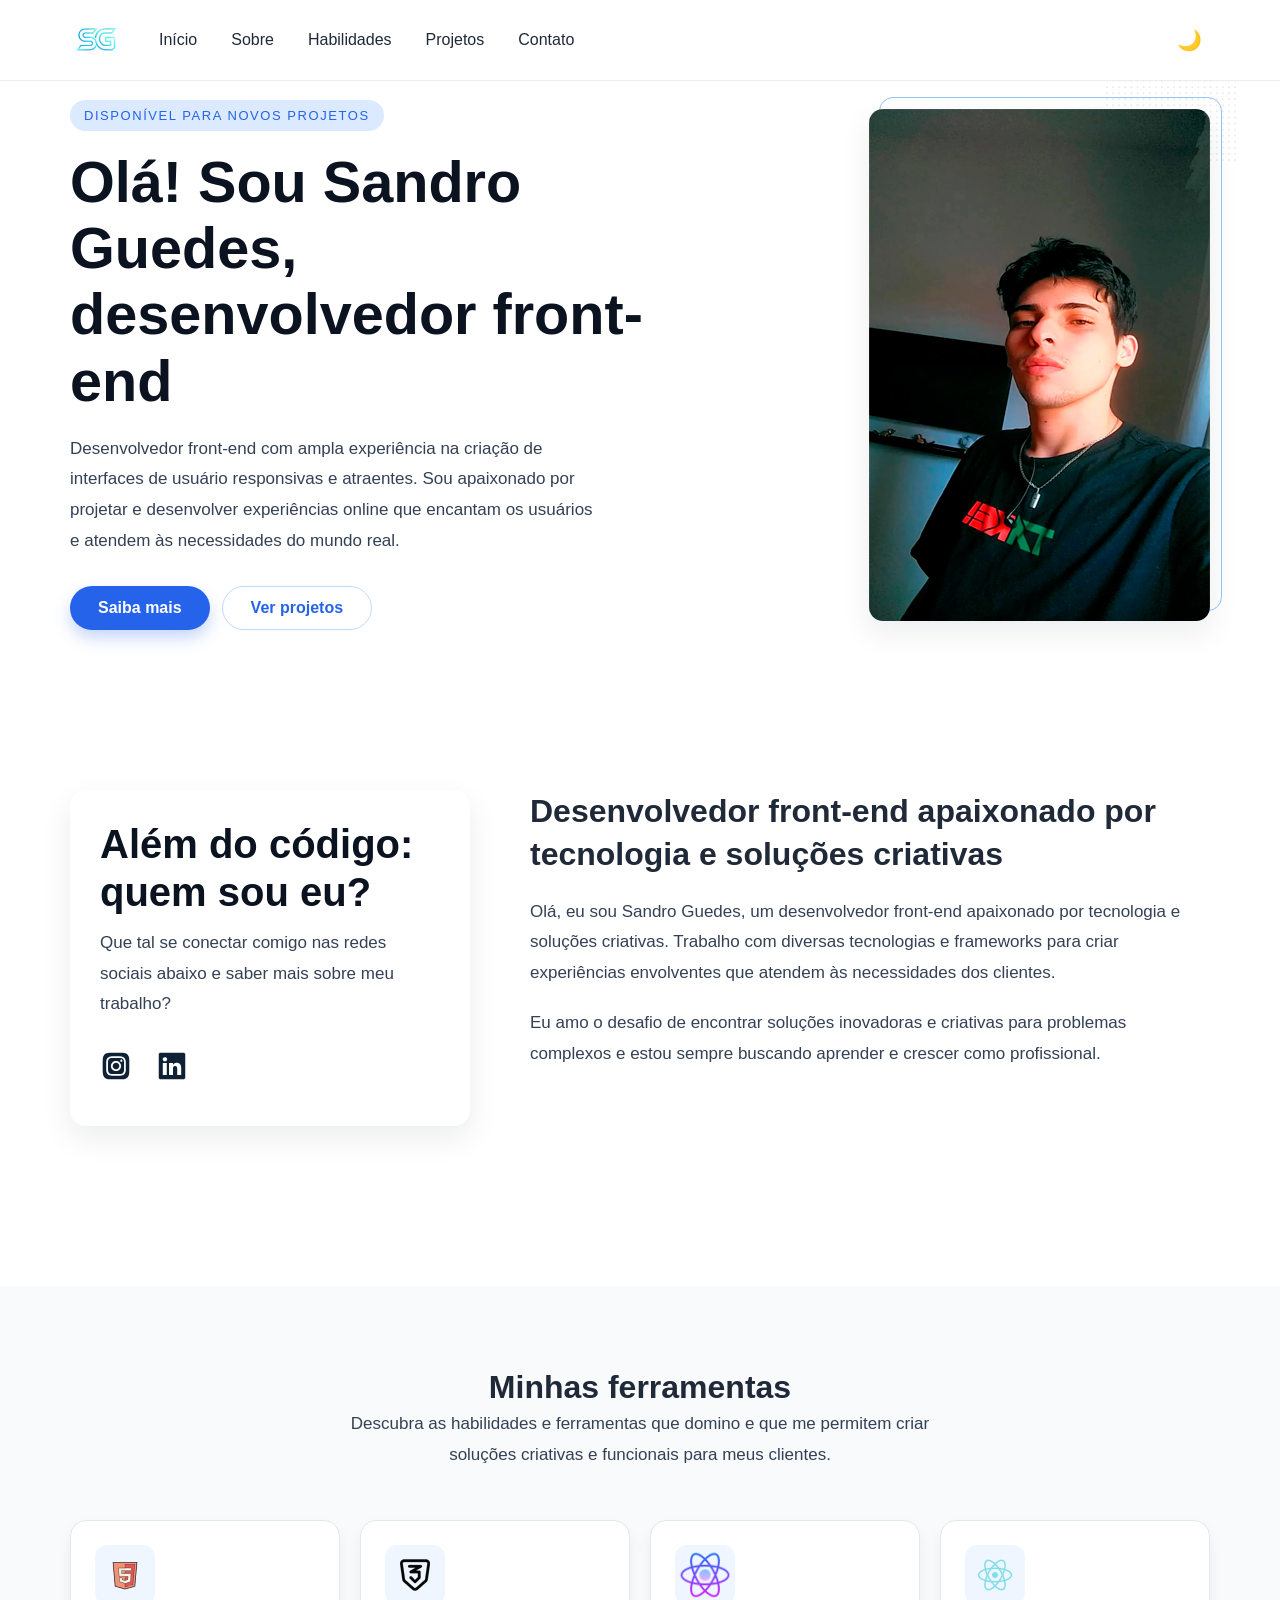
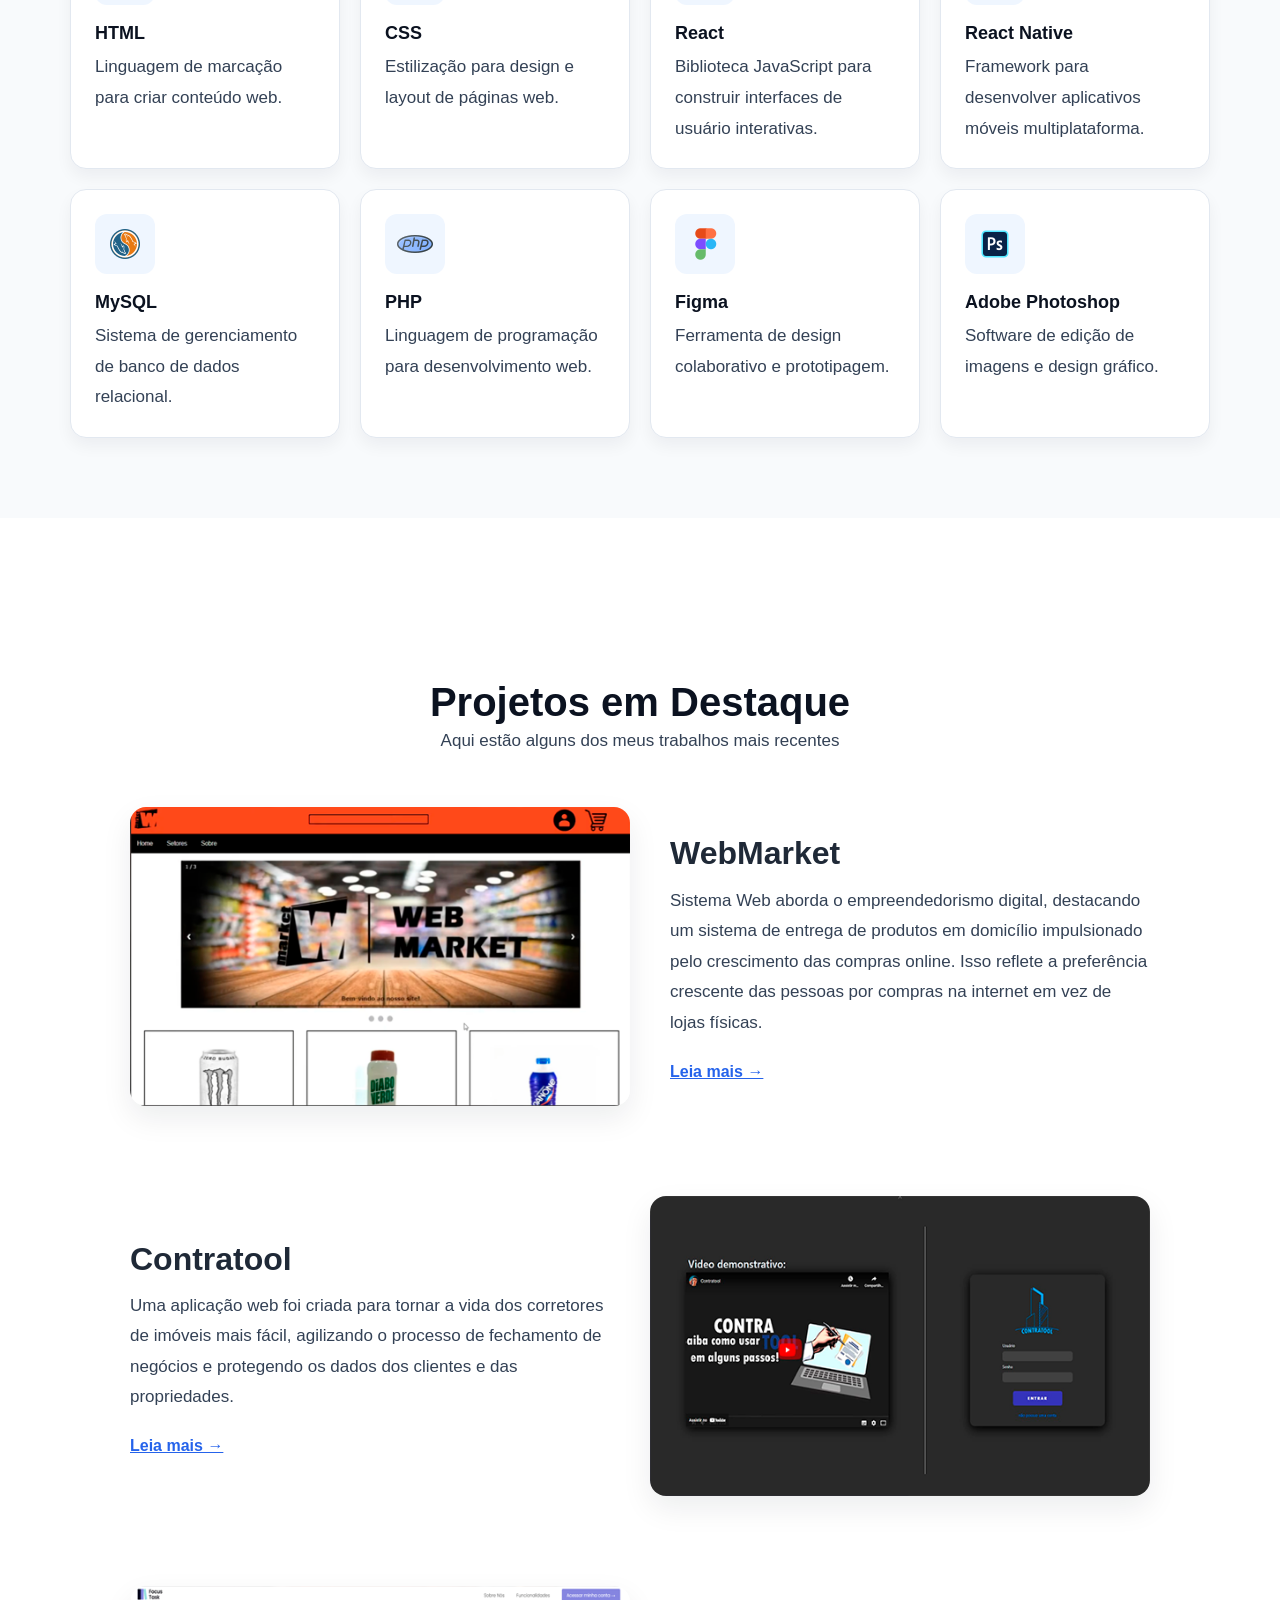
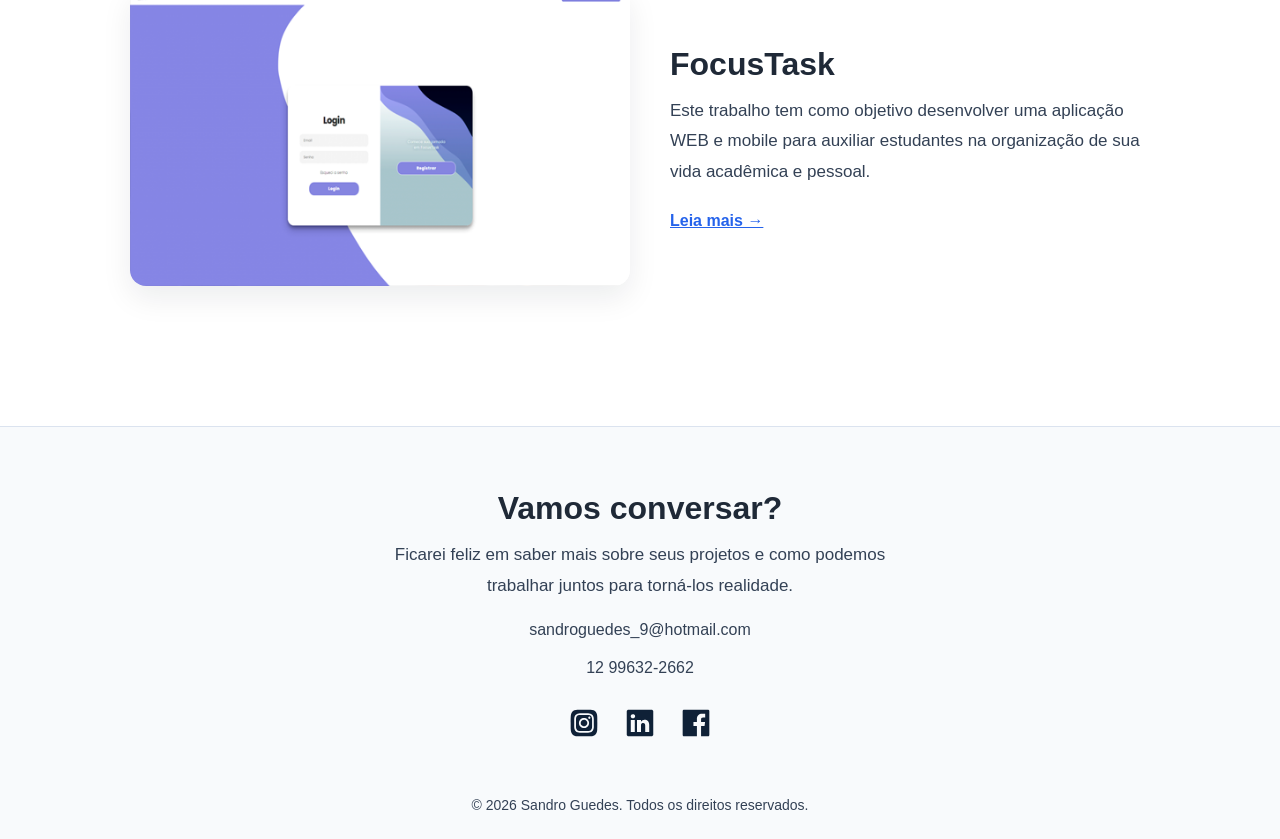
==== commit 65da557e: "add new feature/darktheme" ====
--- a/index.html
+++ b/index.html
@@ -25,8 +25,8 @@
     <!-- navbar -->
     <nav class="navbar">
       <div class="navbar__content max-width mb-0">
-        <a href="#header" aria-label="Voltar ao início">
-          <img src="assets/logo_nome.svg" alt="Logo Sandro Guedes" />
+        <a href="#header" aria-label="Voltar ao início" class="navbar__logo">
+          <img src="assets/sg.png" alt="Logo Sandro Guedes" />
         </a>
         <ul class="navbar__links">
           <li><a href="#header">Início</a></li>
@@ -35,6 +35,11 @@
           <li><a href="#projects">Projetos</a></li>
           <li><a href="#footer">Contato</a></li>
         </ul>
+        <div class="navbar__theme">
+          <button class="theme-toggle" id="theme-toggle" aria-label="Alternar tema">
+            <span class="theme-icon">🌙</span>
+          </button>
+        </div>
         <div class="navbar__mobile">
           <button class="burguer" aria-label="Abrir menu" aria-expanded="false" aria-controls="mobile-menu">
             <img src="assets/menu.svg" alt="" aria-hidden="true" />
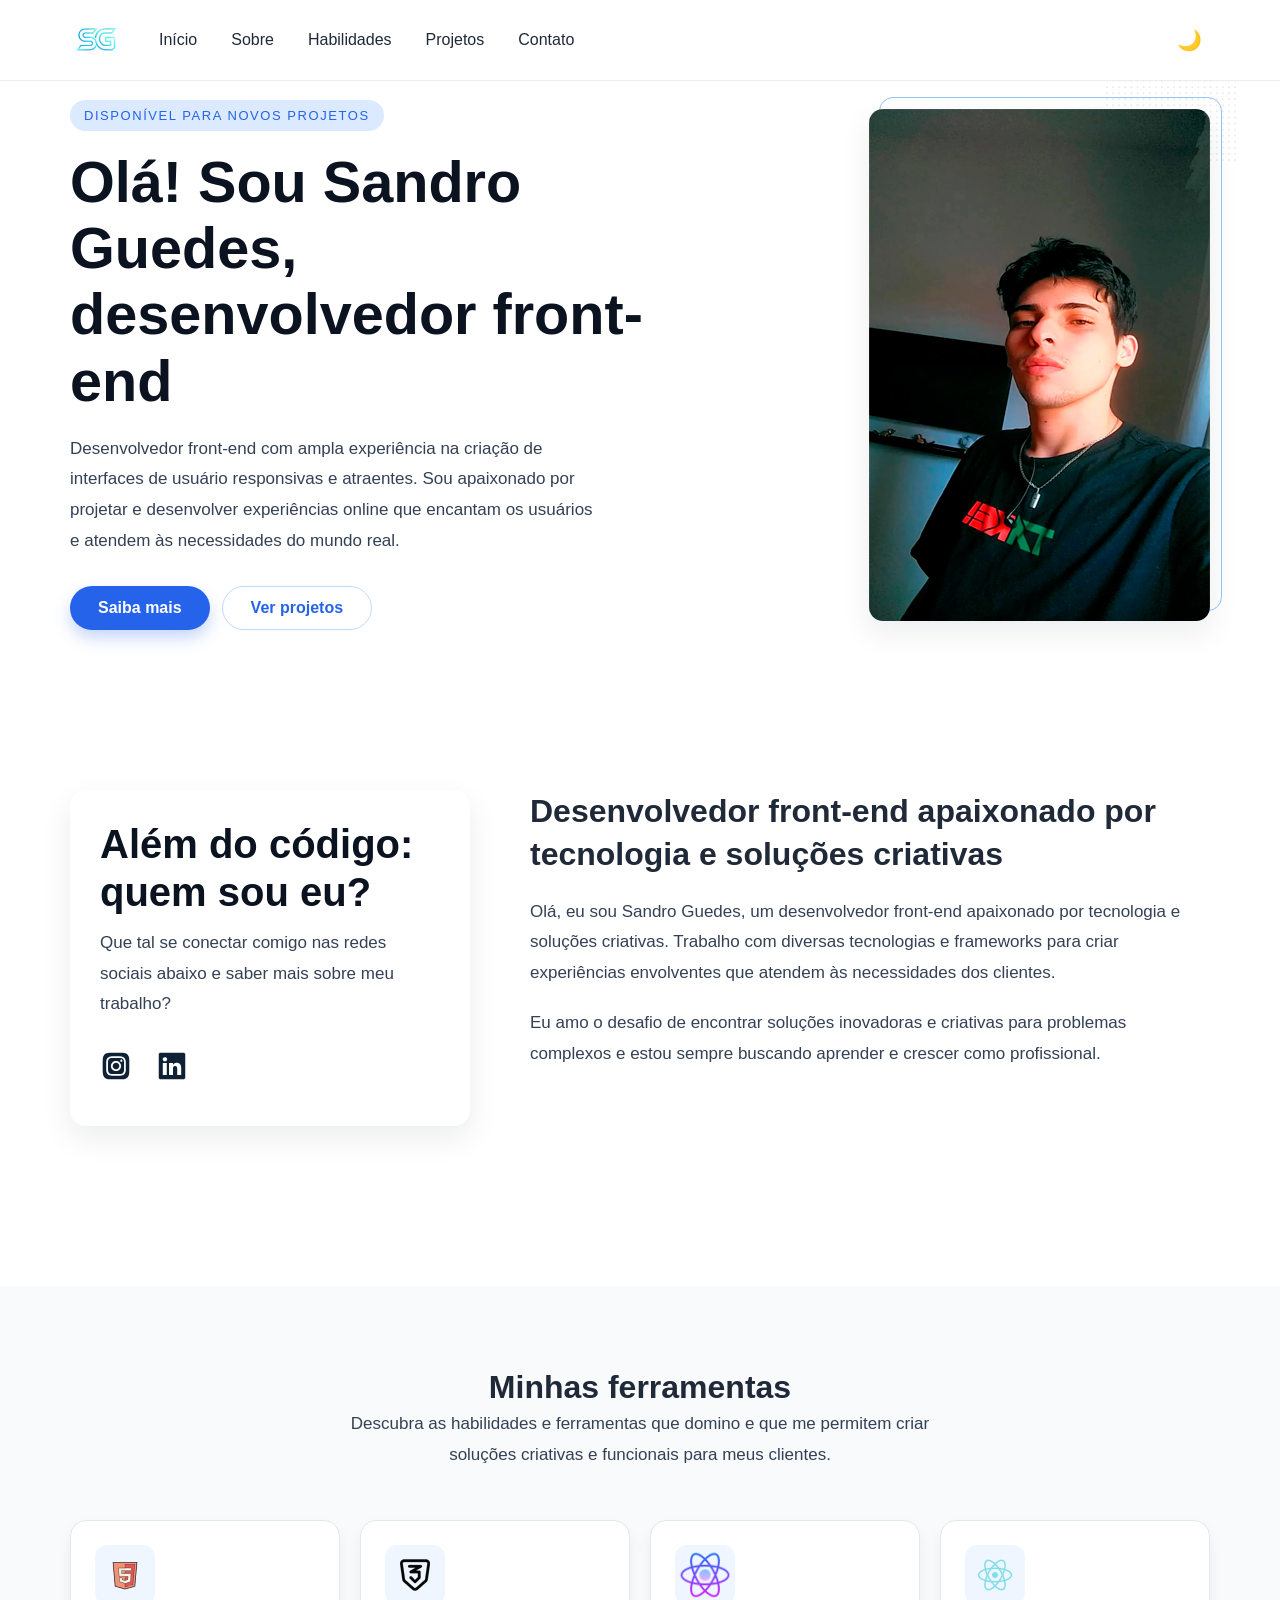
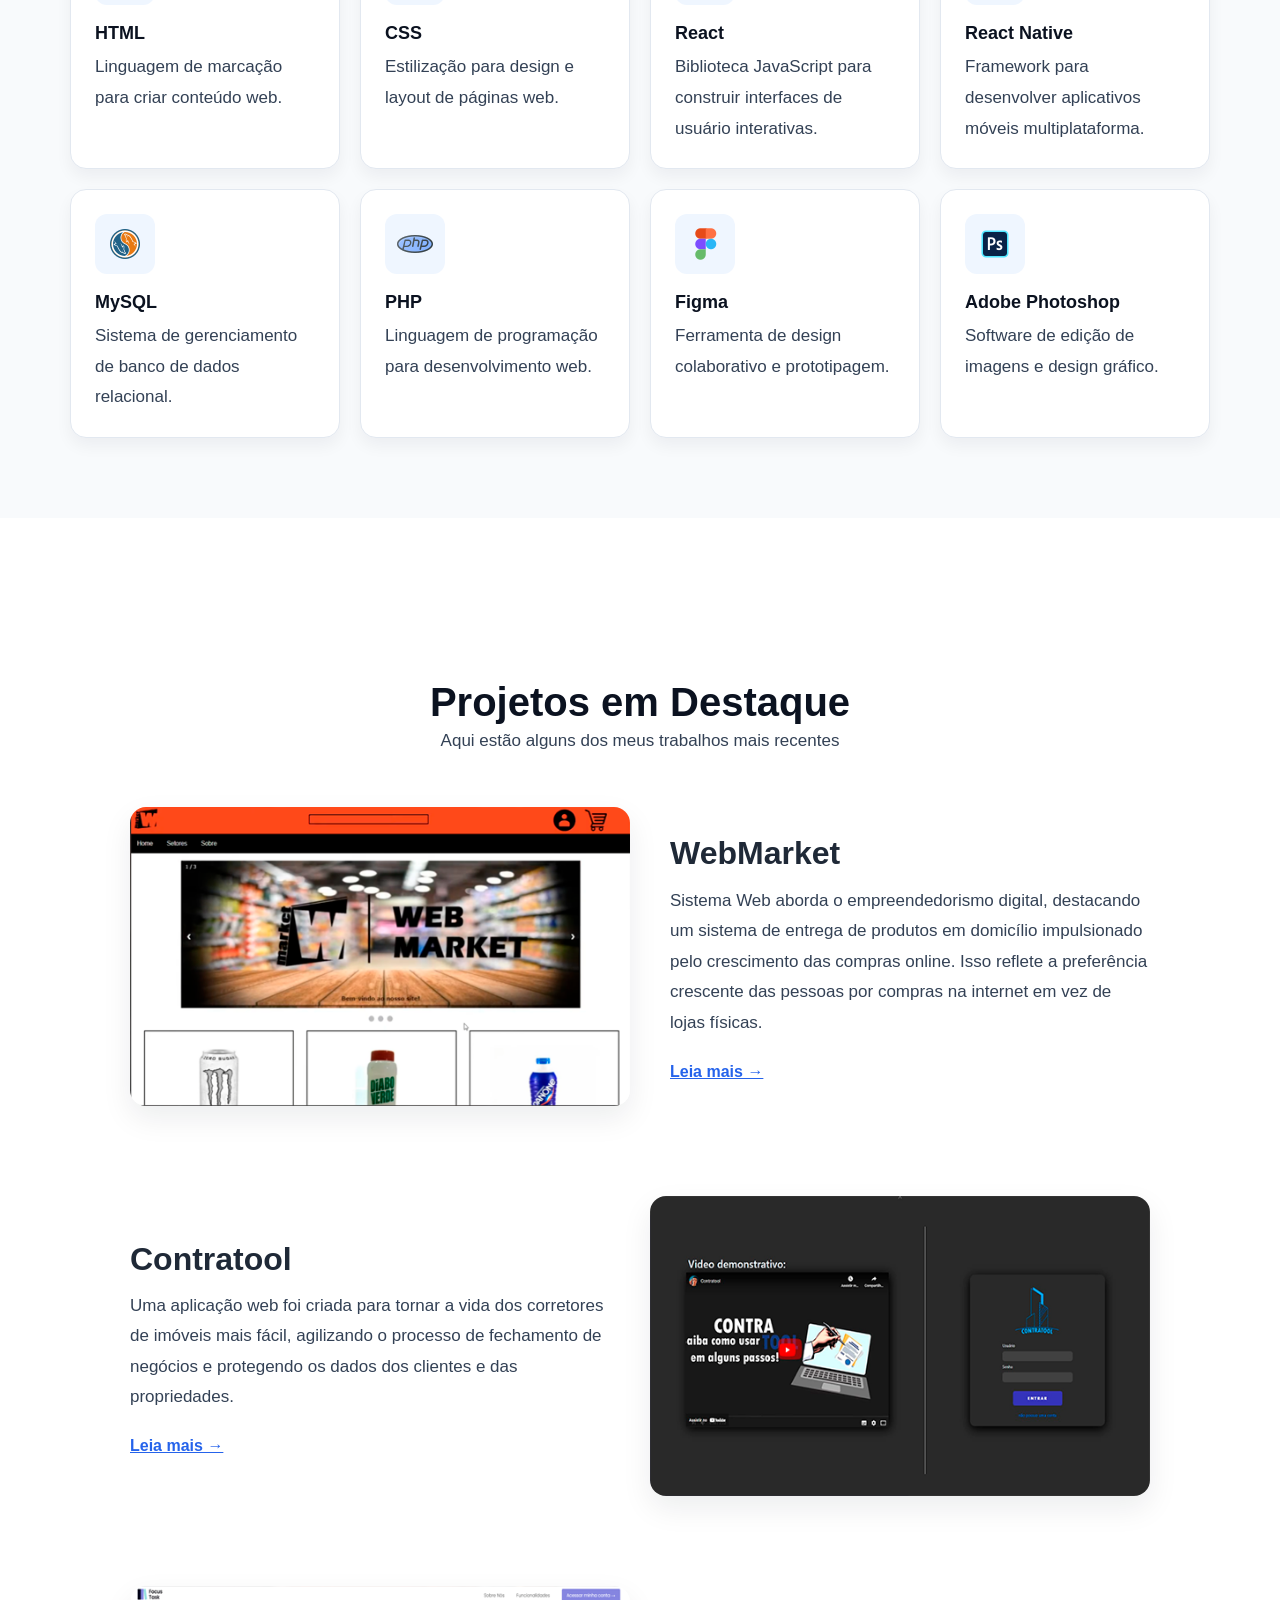
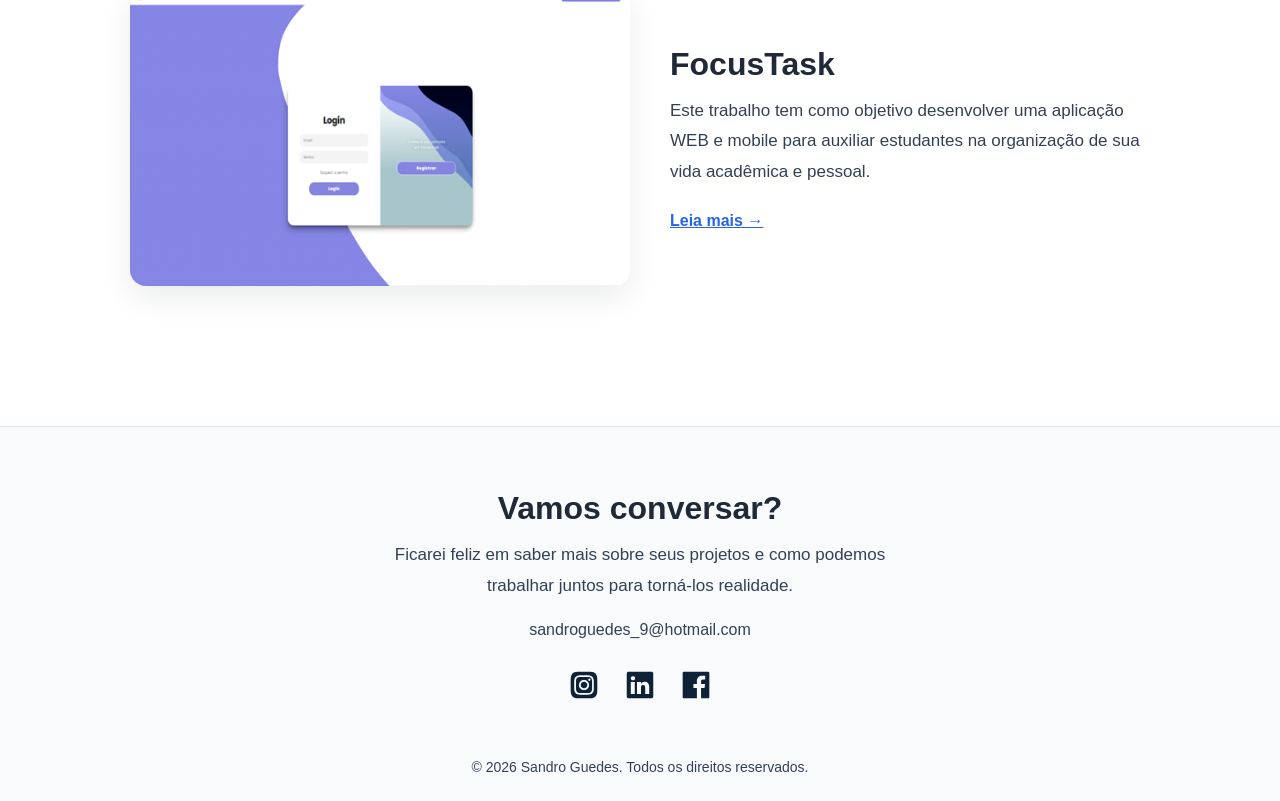
==== commit d336da98: "fix" ====
--- a/index.html
+++ b/index.html
@@ -269,7 +269,6 @@
         </p>
         <div class="footer__contact mb-m">
           <span class="mb-m">sandroguedes_9@hotmail.com</span>
-          <span>12 99632-2662</span>
         </div>
         <ul class="mb-l">
           <li>
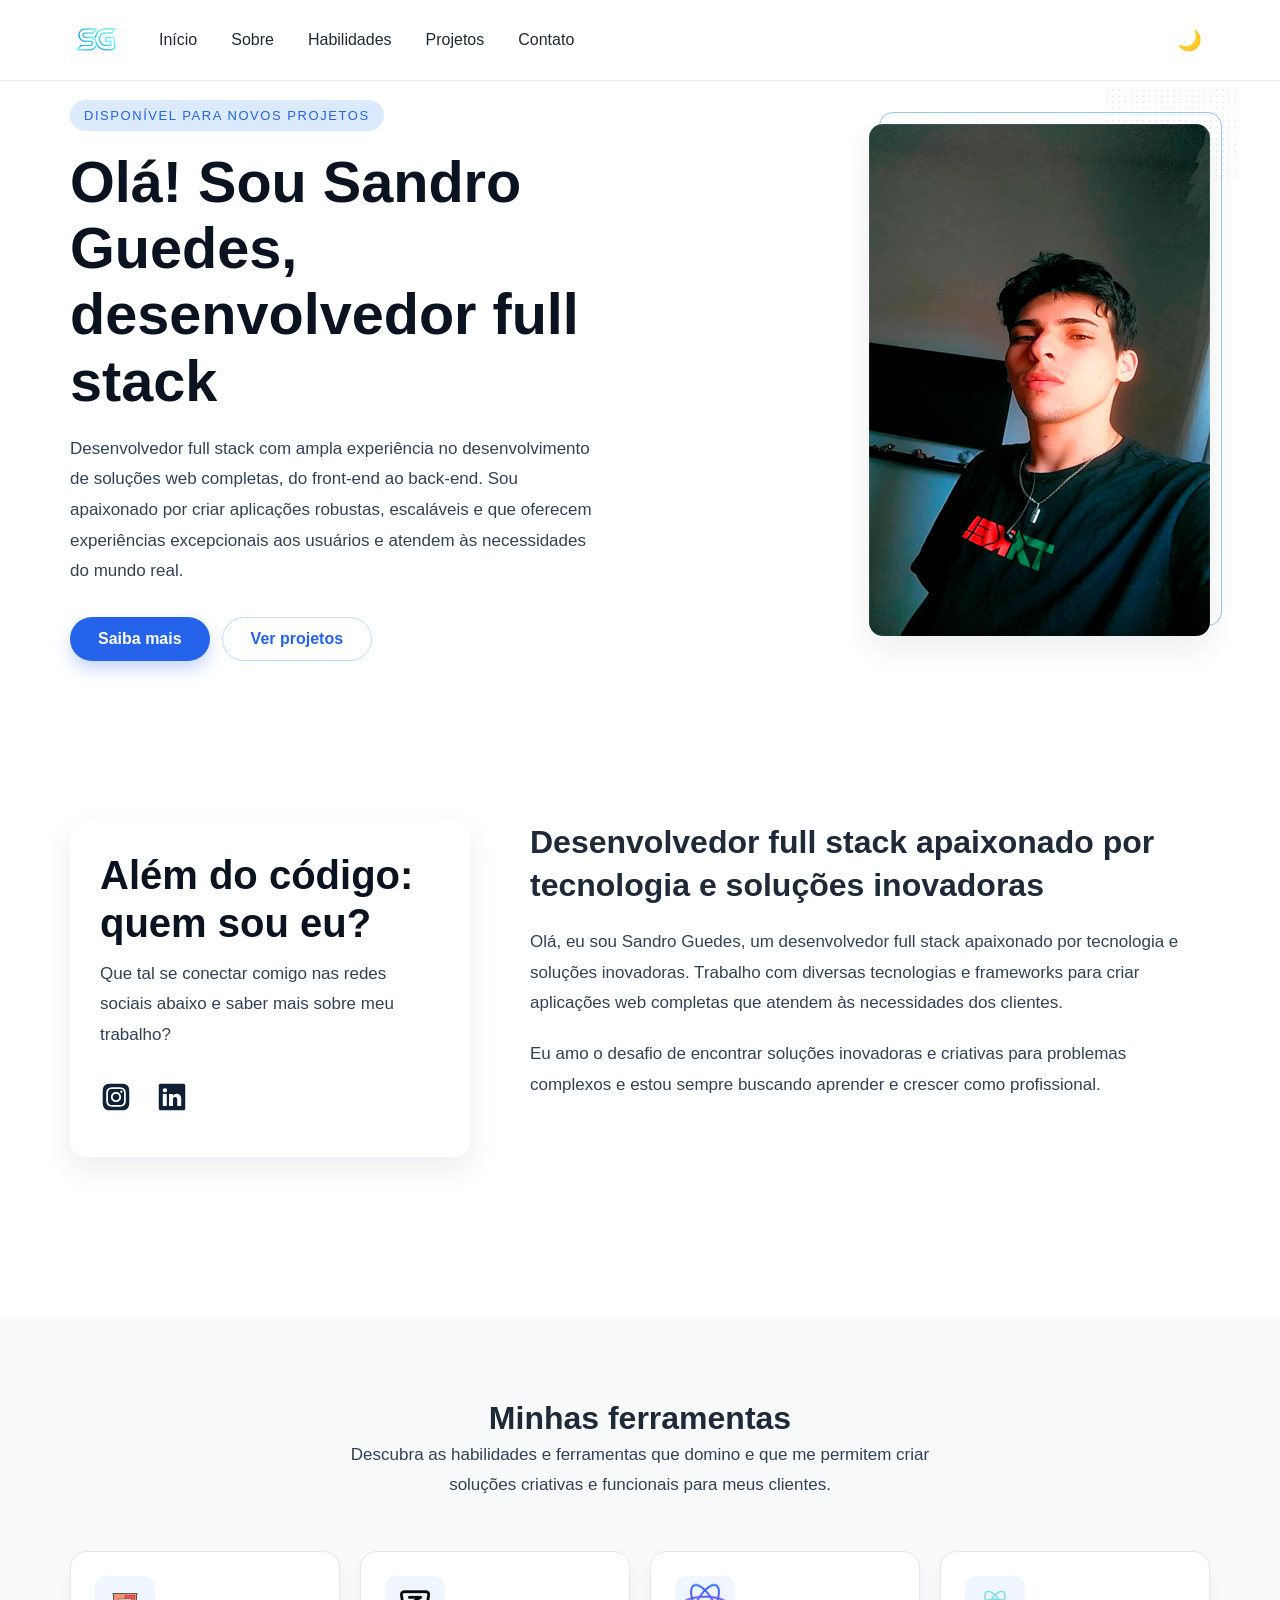
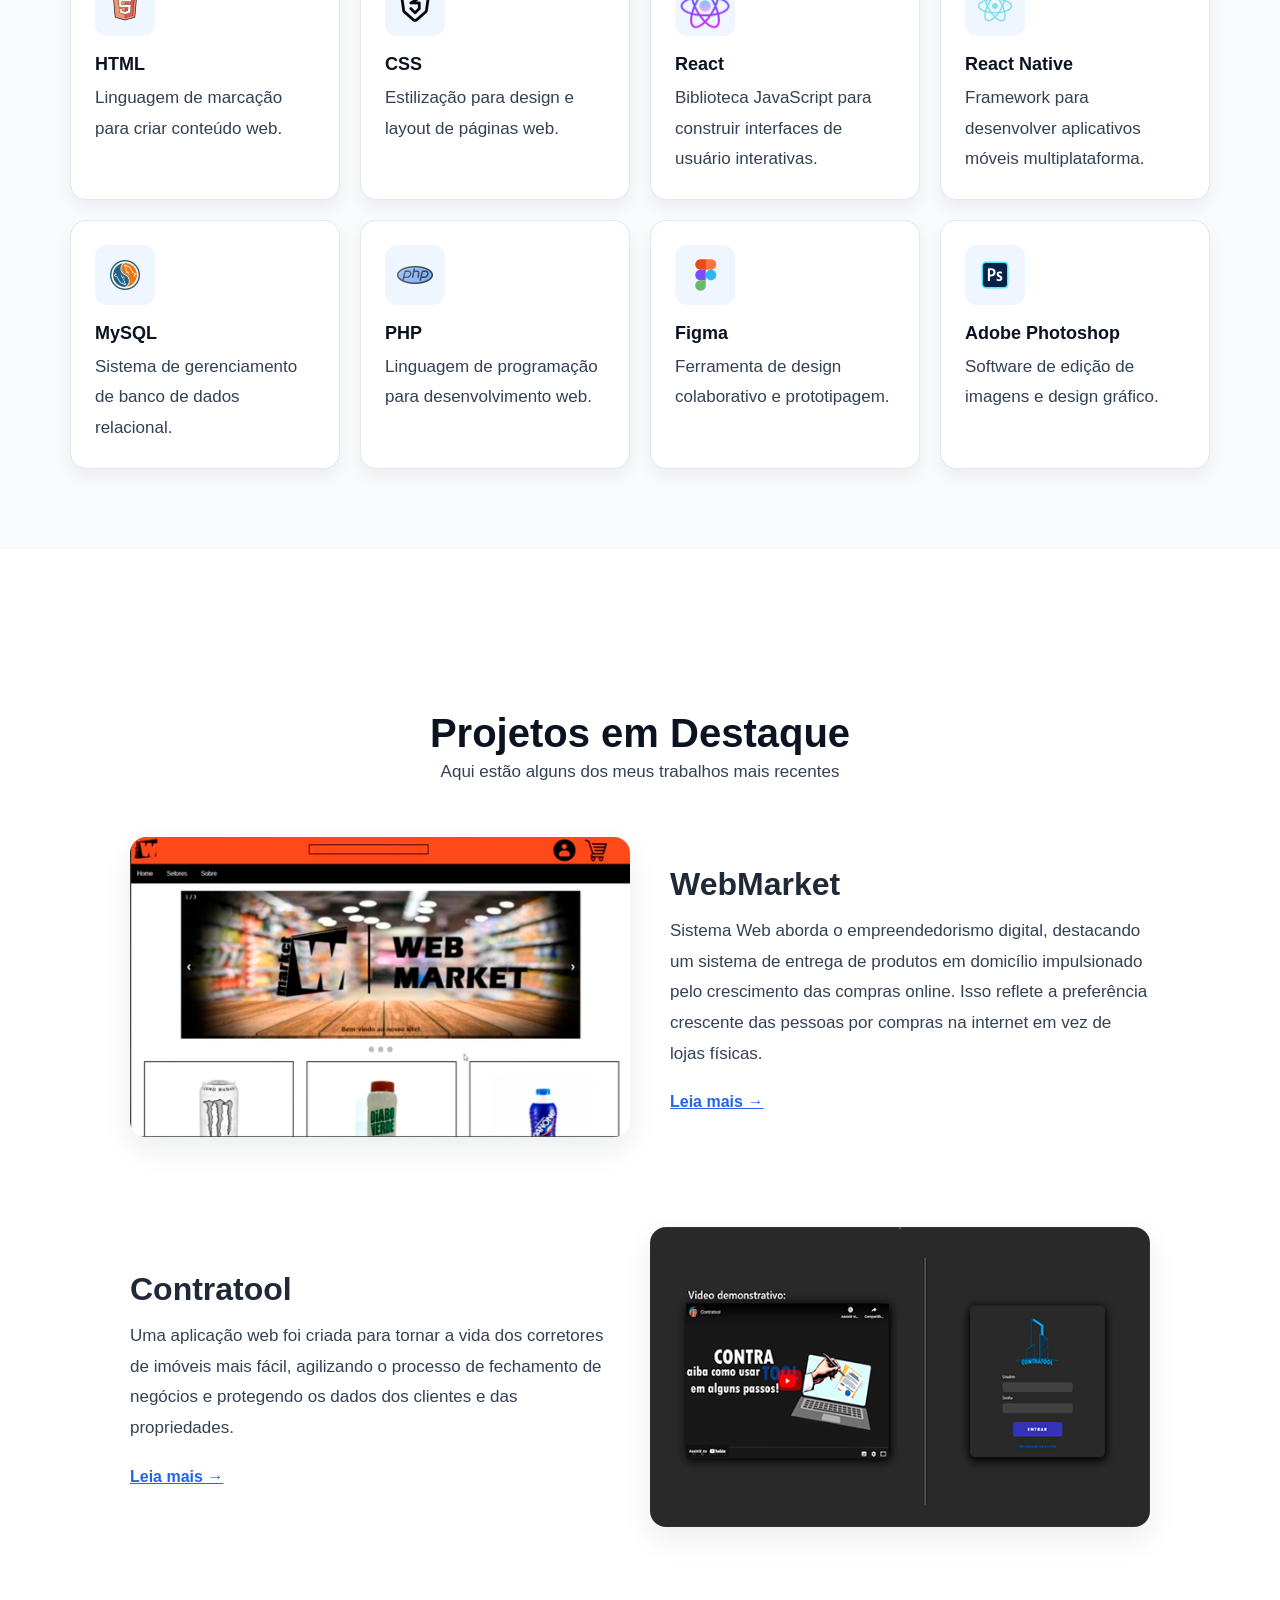
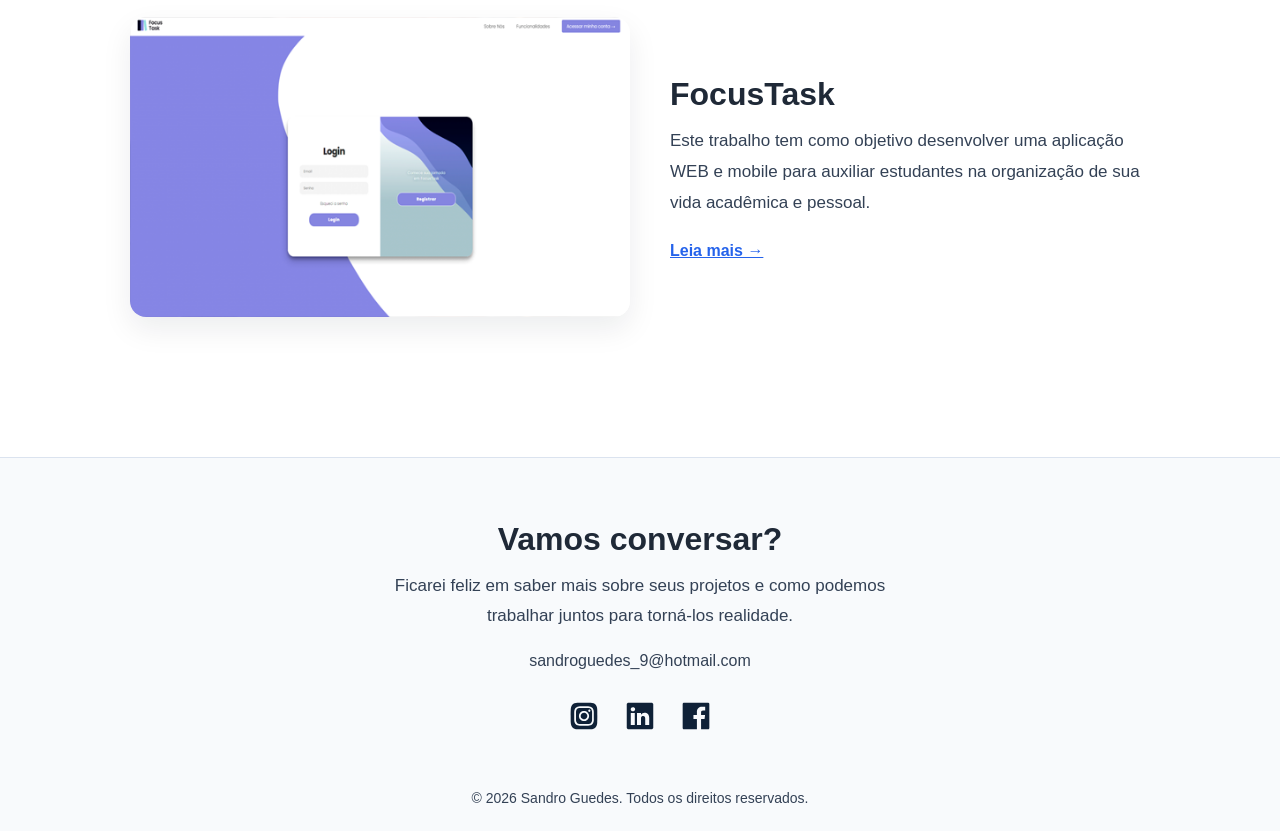
==== commit e9768385: "fix" ====
--- a/index.html
+++ b/index.html
@@ -7,7 +7,7 @@
     <meta name="viewport" content="width=device-width, initial-scale=1.0" />
     <meta
       name="description"
-      content="Portfólio de Sandro Guedes, desenvolvedor front-end com foco em interfaces modernas, responsivas e funcionais."
+      content="Portfólio de Sandro Guedes, desenvolvedor full stack com foco em soluções web completas, modernas e escaláveis."
     />
     <!-- title -->
     <title>Sandro Guedes</title>
@@ -59,13 +59,13 @@
     <header id="header" class="max-width">
       <div class="header__left">
         <span class="tag">Disponível para novos projetos</span>
-        <h1>Olá! Sou Sandro Guedes, desenvolvedor front-end</h1>
-        <p>
-          Desenvolvedor front-end com ampla experiência na criação 
-          de interfaces de usuário responsivas e atraentes. Sou 
-          apaixonado por projetar e desenvolver experiências 
-          online que encantam 
-          os usuários e atendem às necessidades do mundo real.
+        <h1>Olá! Sou Sandro Guedes, desenvolvedor full stack</h1>
+        <p>
+          Desenvolvedor full stack com ampla experiência no desenvolvimento 
+          de soluções web completas, do front-end ao back-end. Sou 
+          apaixonado por criar aplicações robustas, escaláveis e que 
+          oferecem experiências excepcionais aos usuários e atendem 
+          às necessidades do mundo real.
         </p>
         <div class="header__cta">
           <a href="#about" class="btn btn-primary">Saiba mais</a>
@@ -100,12 +100,12 @@
       </div>
       <div class="about__right">
         <h3 class="tertiary-title mb-m">
-          Desenvolvedor front-end apaixonado por tecnologia e soluções criativas
+          Desenvolvedor full stack apaixonado por tecnologia e soluções inovadoras
         </h3>
         <p>
-          Olá, eu sou Sandro Guedes, um desenvolvedor front-end apaixonado
-           por tecnologia e soluções criativas. Trabalho com diversas tecnologias
-            e frameworks para criar experiências envolventes que atendem às necessidades dos clientes.
+          Olá, eu sou Sandro Guedes, um desenvolvedor full stack apaixonado
+           por tecnologia e soluções inovadoras. Trabalho com diversas tecnologias
+            e frameworks para criar aplicações web completas que atendem às necessidades dos clientes.
         </p>
         <p>
           Eu amo o desafio de encontrar soluções inovadoras e criativas para
@@ -272,7 +272,7 @@
         </div>
         <ul class="mb-l">
           <li>
-            <a href="https://www.instagram.com/sandrohenr1/" target="_blank" rel="noopener noreferrer"><img src="assets/instagram.svg" alt="Instagram" /></a>
+            <a href="https://www.instagram.com/sandroguedes01/" target="_blank" rel="noopener noreferrer"><img src="assets/instagram.svg" alt="Instagram" /></a>
           </li>
           <li>
             <a href="https://www.linkedin.com/in/sandro-guedes-567302214/" target="_blank" rel="noopener noreferrer"><img src="assets/linkedin.svg" alt="LinkedIn" /></a>
